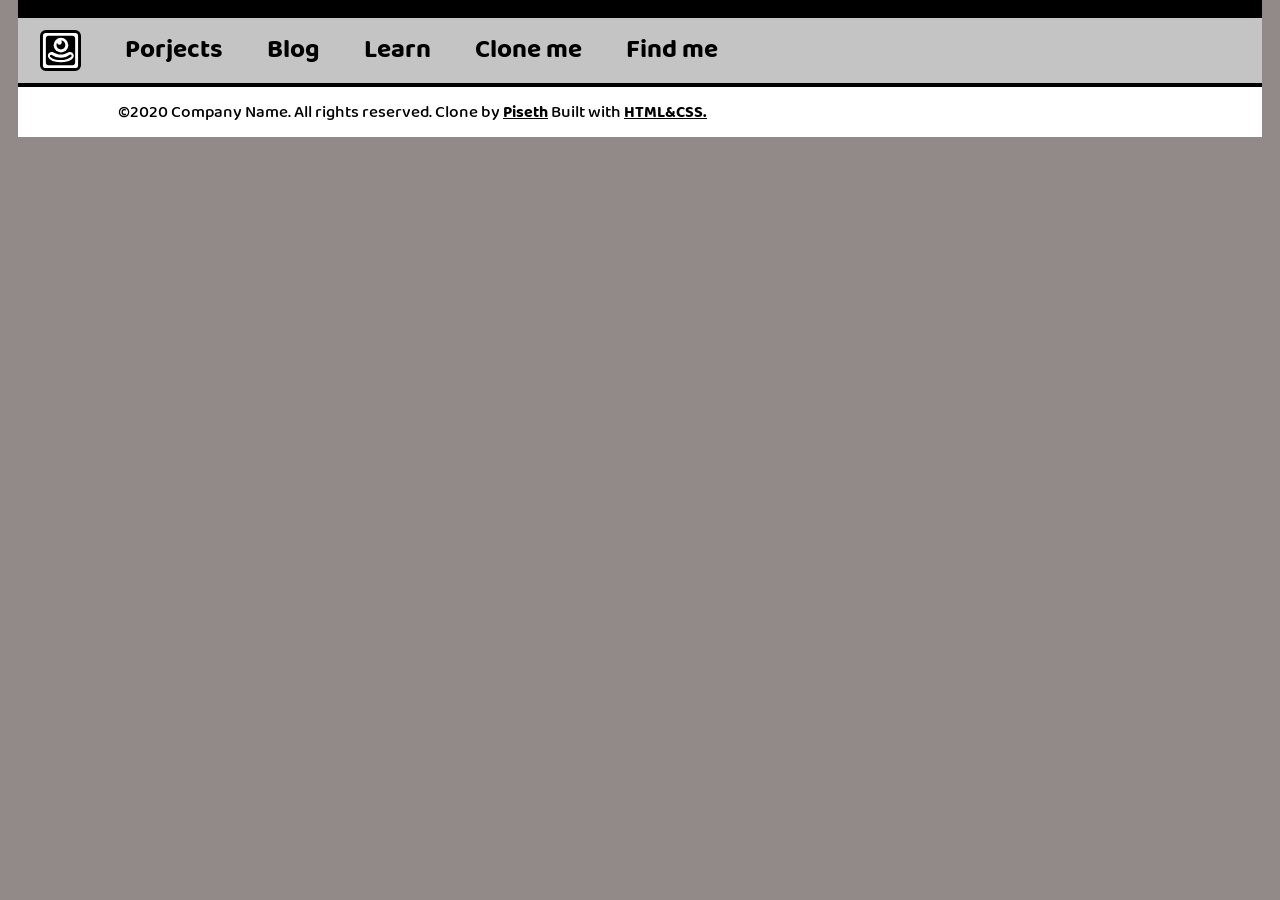
==== index.html @ 9c859965 "first commit" ====
<!DOCTYPE html>
<html lang="en">
<head>
    <meta charset="UTF-8">
    <meta name="viewport" content="width=device-width, initial-scale=1.0">
    <link rel="stylesheet" href="style.css">
    <link rel="stylesheet" href="src/fonts/fonts.css">
    <link rel="stylesheet" href="responsive.css">
    <script src="style.js"></script>
    <title>Clone Portfolio</title>
</head>
<body>

    <!-- navbar start -->
     <nav class="nav">
        <a href="#" class="icon-logo">
            <img src="src/imgs/logo.svg" alt="">
        </a>
        <ul class="nav-link">
            <li><a href="#">Porjects</a></li>
            <li><a href="#">Blog</a></li>
            <li><a href="#">Learn</a></li>
            <li><a href="#">Clone me</a></li>
            <li><a href="#">Find me</a></li>
        </ul>
        <div class="icon-menu">
            <img src="src/imgs/menu-burger.png" alt="">
        </div>
    </nav>
     <!-- navbar end -->

    <!-- footer -->
    <footer class="footer">
        <p>©2020 Company Name. All rights reserved. Clone by <a href="#">Piseth</a> Built with <a href="#">HTML&CSS.</a></p>
    </footer>
</body>
</html>
---- style.css ----
*{
    margin: 0;
    padding: 0;
    box-sizing: border-box;
    cursor: url("src/imgs/curser-pontiner.png"), auto;
}
body{
    background-color: rgb(146, 137, 137);    
    padding: 0 18px;
}
/* navbar start */
.nav{
    top:0;
    position: sticky;
    background-color: #C4C4C4;
    display: flex;
    flex-direction: row;
    align-items: center;
    justify-content: start;
    border-width: 18px 0 4px 0;
    border-style:solid;
    border-color: black;
    z-index: 1;
}
.nav-link{
    width: 100vw;
    display: flex;
    align-items: center;
}
.nav-link li{
    list-style: none;
}

.nav-link li a, .icon-menu, .icon-logo img{
    display: flex;
    height: 65px;
    text-decoration: none;
    padding: 12px 22px;
}
.nav-link li a,.icon-logo img, .icon-menu,  .icon-menu img{
    cursor: url("src/imgs/curser.png"), pointer;
}

.icon-menu{
    display: none;
}

/* hover hav  */
    .nav-link li a:hover, .icon-logo img:hover{
        background-color: black;
        color: #FFFFFF;
    }
    .icon-menu:hover{
        background-color: black;   
    }
    .icon-menu:hover img{
        filter: invert(100%);
    }
/* navbar end */

/* footer start */
    .footer{
        background-color: #FFFFFF;
        height: 50px;
        display: flex;
        align-items: center;
        justify-content: start;
        padding: 0 100px;
    }
    .footer a:hover{
        color: #C4C4C4;
    }
    .footer a{ 
        cursor: text;
    }
/* footer end  */
---- src/fonts/fonts.css ----
@font-face {
    font-family: BalooThambi2-Bold;
    src: url(../fonts/BalooThambi2-Bold.ttf);
}

@font-face {
    font-family: BalooThambi2-Regular;
    src: url(../fonts/BalooThambi2-Regular.ttf);
}
@font-face {
    font-family: BalooThambi2-Medium;
    src: url(../fonts/BalooThambi2-Medium.ttf);
}

*{
    font-family: BalooThambi2-Regular;
    color: black;
}
.nav a {
    font-family: BalooThambi2-Bold;
    font-size: 26px;
}

.footer p{
    font-family: BalooThambi2-Medium;
    font-size: 17px;   
}
.footer a{
    font-family: BalooThambi2-Bold;
    font-size: 16px;   
}
---- responsive.css ----
@media only screen and (max-width:768px){
    /* navbar start  */
    .nav{
        /* height: 87px; */
        justify-content:space-between;
    }
    .icon-menu{
        display: block;
    }
    /* navbar end  */
}
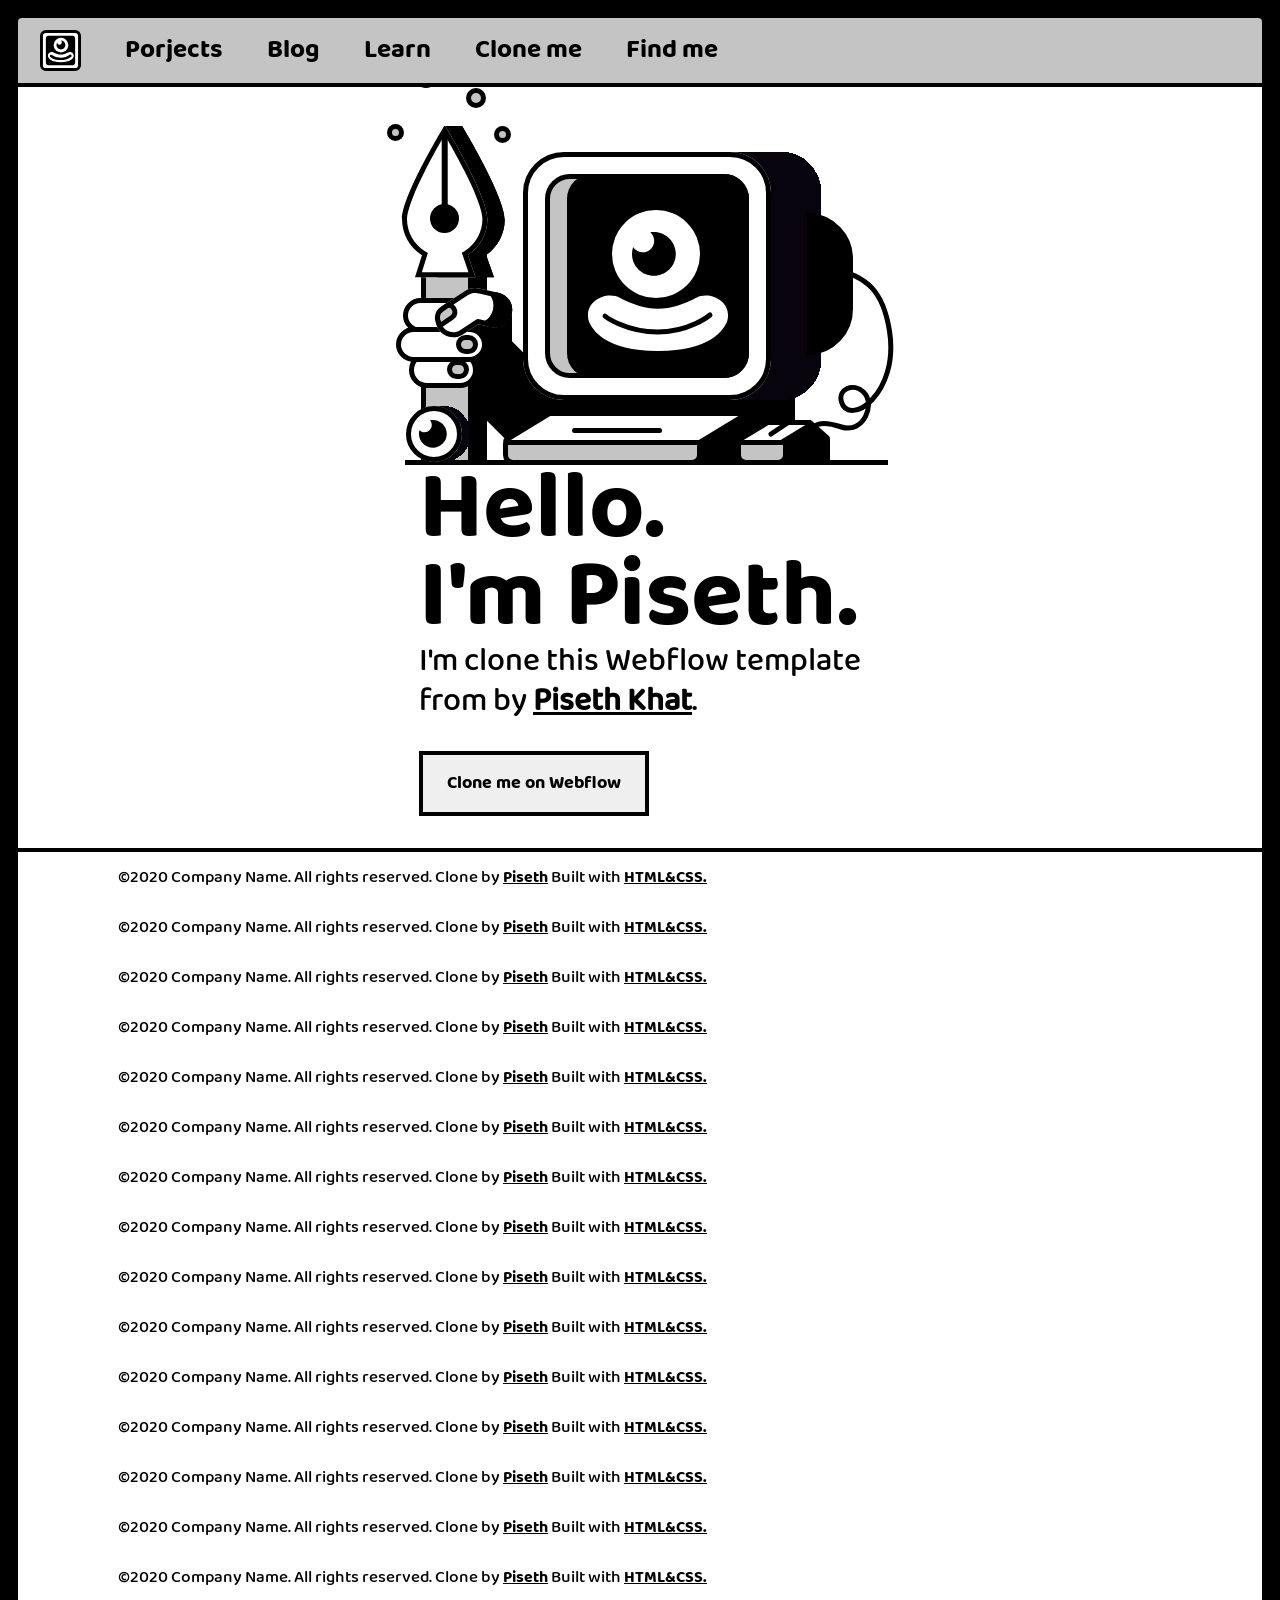
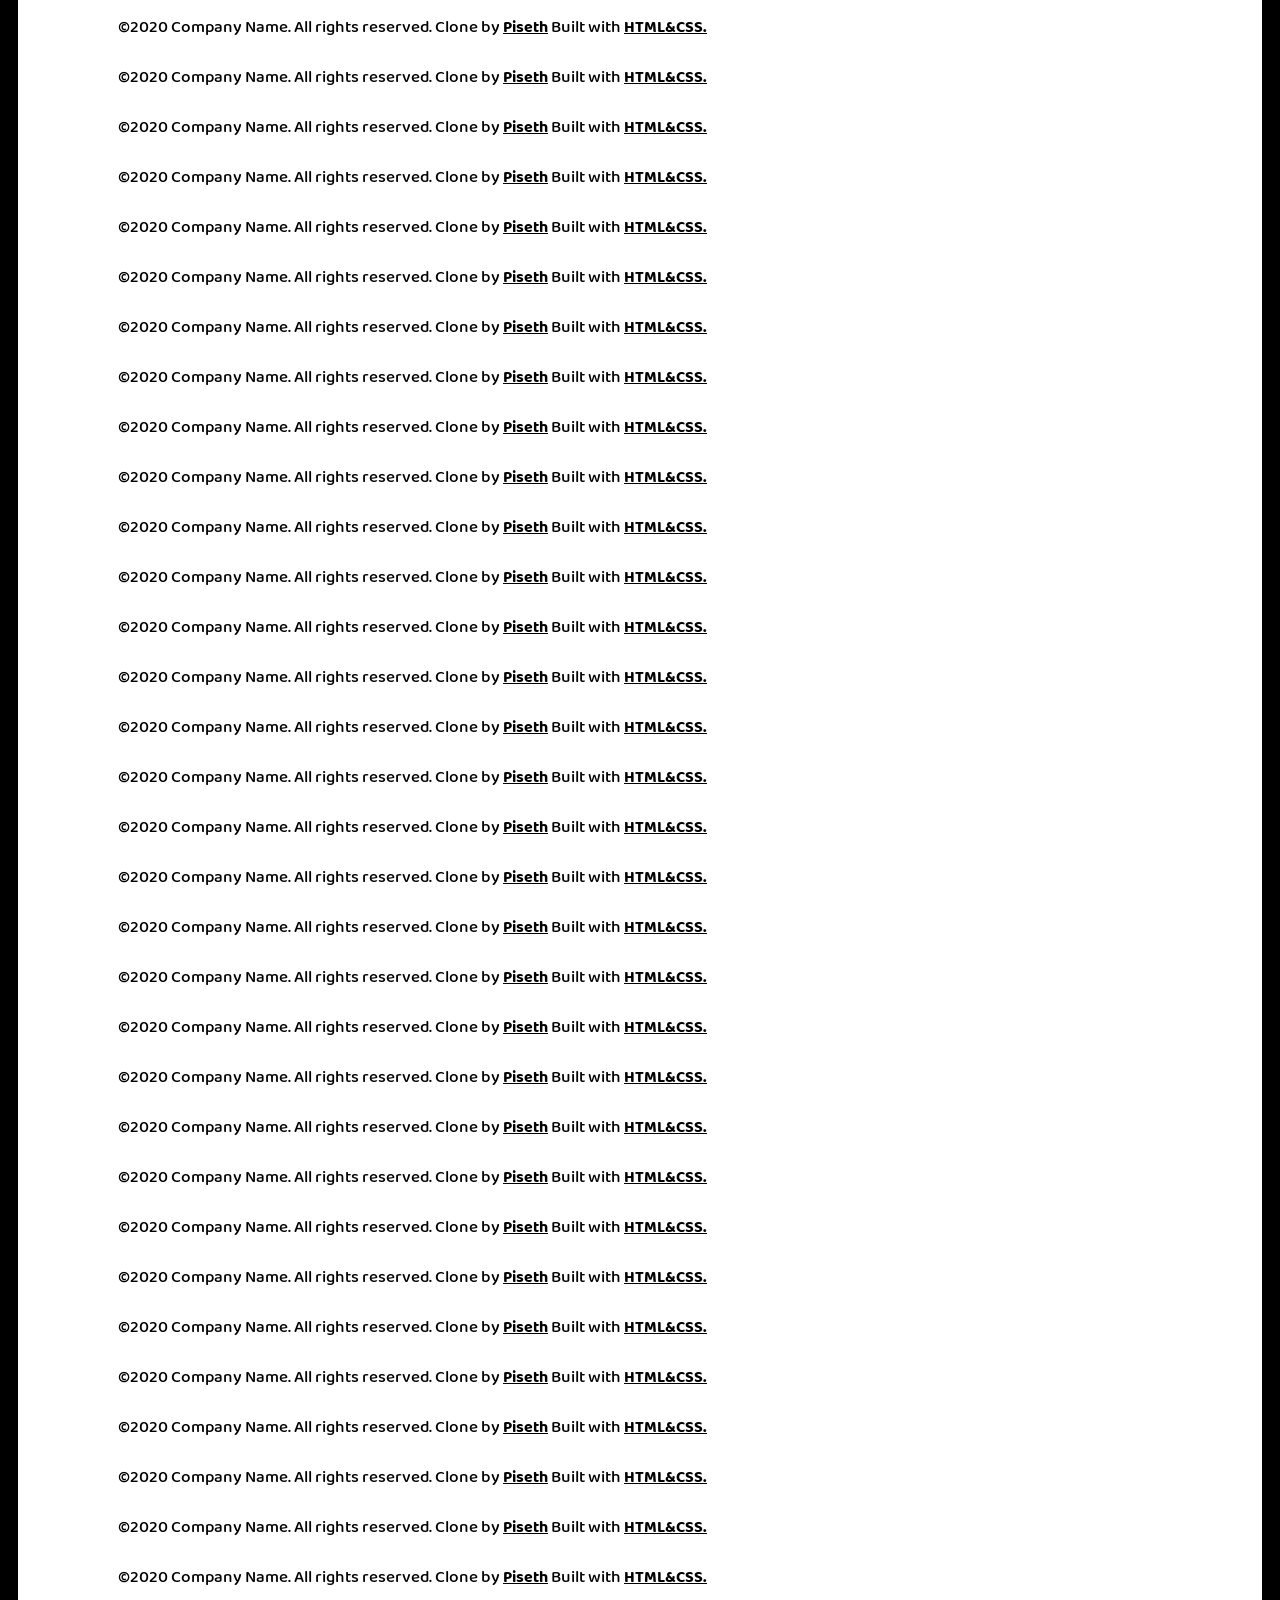
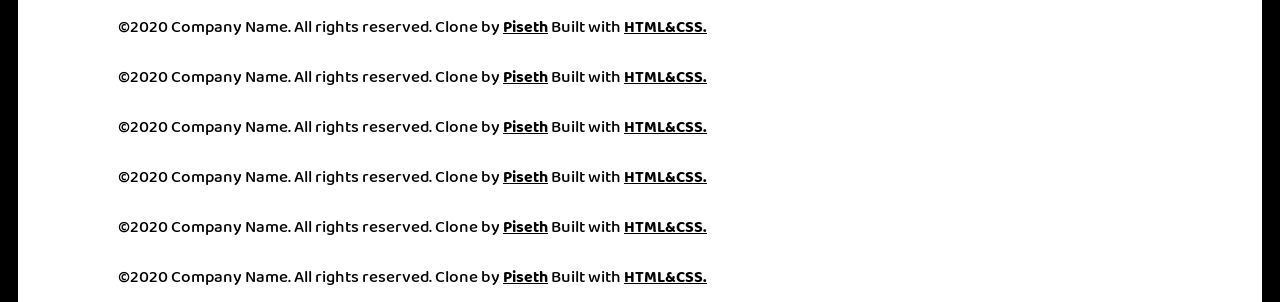
==== commit 3c90a60c: "second update" ====
--- a/index.html
+++ b/index.html
@@ -6,32 +6,158 @@
     <link rel="stylesheet" href="style.css">
     <link rel="stylesheet" href="src/fonts/fonts.css">
     <link rel="stylesheet" href="responsive.css">
-    <script src="style.js"></script>
     <title>Clone Portfolio</title>
 </head>
 <body>
 
     <!-- navbar start -->
      <nav class="nav">
-        <a href="#" class="icon-logo">
-            <img src="src/imgs/logo.svg" alt="">
-        </a>
-        <ul class="nav-link">
-            <li><a href="#">Porjects</a></li>
-            <li><a href="#">Blog</a></li>
-            <li><a href="#">Learn</a></li>
-            <li><a href="#">Clone me</a></li>
-            <li><a href="#">Find me</a></li>
-        </ul>
-        <div class="icon-menu">
-            <img src="src/imgs/menu-burger.png" alt="">
+        <div class="nav-inner">
+            <a href="#" class="icon-logo">
+                <img src="src/imgs/logo.svg" alt="">
+            </a>
+            <ul class="nav-link" id="nav-link">
+                <li><a href="#">Porjects</a></li>
+                <li><a href="#">Blog</a></li>
+                <li><a href="#">Learn</a></li>
+                <li><a href="#">Clone me</a></li>
+                <li><a href="#">Find me</a></li>
+            </ul>
+            <button class="icon-menu">
+                <img src="src/imgs/menu-burger.png" alt="">
+            </button>
         </div>
     </nav>
-     <!-- navbar end -->
+    <!-- navbar end -->
+    <!-- header start -->
+    <header class="header">
+        <div class="header-box">
+            <h1>Hello.<br>
+                I'm Piseth.
+            </h1>
+            <p>
+                I'm clone this Webflow template <br> 
+                from by <a href="#">Piseth Khat</a>.
+            
+            </p>
+            <button class="btn-header">Clone me on Webflow</button>
+        </div>
+        <div class="header-img">
+            <img src="src/imgs/computer.svg" alt="">
+        </div>
+    </header>
+    <!-- header end -->
 
     <!-- footer -->
     <footer class="footer">
         <p>©2020 Company Name. All rights reserved. Clone by <a href="#">Piseth</a> Built with <a href="#">HTML&CSS.</a></p>
+    </footer><footer class="footer">
+        <p>©2020 Company Name. All rights reserved. Clone by <a href="#">Piseth</a> Built with <a href="#">HTML&CSS.</a></p>
+    </footer><footer class="footer">
+        <p>©2020 Company Name. All rights reserved. Clone by <a href="#">Piseth</a> Built with <a href="#">HTML&CSS.</a></p>
+    </footer><footer class="footer">
+        <p>©2020 Company Name. All rights reserved. Clone by <a href="#">Piseth</a> Built with <a href="#">HTML&CSS.</a></p>
+    </footer><footer class="footer">
+        <p>©2020 Company Name. All rights reserved. Clone by <a href="#">Piseth</a> Built with <a href="#">HTML&CSS.</a></p>
+    </footer><footer class="footer">
+        <p>©2020 Company Name. All rights reserved. Clone by <a href="#">Piseth</a> Built with <a href="#">HTML&CSS.</a></p>
+    </footer><footer class="footer">
+        <p>©2020 Company Name. All rights reserved. Clone by <a href="#">Piseth</a> Built with <a href="#">HTML&CSS.</a></p>
+    </footer><footer class="footer">
+        <p>©2020 Company Name. All rights reserved. Clone by <a href="#">Piseth</a> Built with <a href="#">HTML&CSS.</a></p>
+    </footer><footer class="footer">
+        <p>©2020 Company Name. All rights reserved. Clone by <a href="#">Piseth</a> Built with <a href="#">HTML&CSS.</a></p>
+    </footer><footer class="footer">
+        <p>©2020 Company Name. All rights reserved. Clone by <a href="#">Piseth</a> Built with <a href="#">HTML&CSS.</a></p>
+    </footer><footer class="footer">
+        <p>©2020 Company Name. All rights reserved. Clone by <a href="#">Piseth</a> Built with <a href="#">HTML&CSS.</a></p>
+    </footer><footer class="footer">
+        <p>©2020 Company Name. All rights reserved. Clone by <a href="#">Piseth</a> Built with <a href="#">HTML&CSS.</a></p>
+    </footer><footer class="footer">
+        <p>©2020 Company Name. All rights reserved. Clone by <a href="#">Piseth</a> Built with <a href="#">HTML&CSS.</a></p>
+    </footer><footer class="footer">
+        <p>©2020 Company Name. All rights reserved. Clone by <a href="#">Piseth</a> Built with <a href="#">HTML&CSS.</a></p>
+    </footer><footer class="footer">
+        <p>©2020 Company Name. All rights reserved. Clone by <a href="#">Piseth</a> Built with <a href="#">HTML&CSS.</a></p>
+    </footer><footer class="footer">
+        <p>©2020 Company Name. All rights reserved. Clone by <a href="#">Piseth</a> Built with <a href="#">HTML&CSS.</a></p>
+    </footer><footer class="footer">
+        <p>©2020 Company Name. All rights reserved. Clone by <a href="#">Piseth</a> Built with <a href="#">HTML&CSS.</a></p>
+    </footer><footer class="footer">
+        <p>©2020 Company Name. All rights reserved. Clone by <a href="#">Piseth</a> Built with <a href="#">HTML&CSS.</a></p>
+    </footer><footer class="footer">
+        <p>©2020 Company Name. All rights reserved. Clone by <a href="#">Piseth</a> Built with <a href="#">HTML&CSS.</a></p>
+    </footer><footer class="footer">
+        <p>©2020 Company Name. All rights reserved. Clone by <a href="#">Piseth</a> Built with <a href="#">HTML&CSS.</a></p>
+    </footer><footer class="footer">
+        <p>©2020 Company Name. All rights reserved. Clone by <a href="#">Piseth</a> Built with <a href="#">HTML&CSS.</a></p>
+    </footer><footer class="footer">
+        <p>©2020 Company Name. All rights reserved. Clone by <a href="#">Piseth</a> Built with <a href="#">HTML&CSS.</a></p>
+    </footer><footer class="footer">
+        <p>©2020 Company Name. All rights reserved. Clone by <a href="#">Piseth</a> Built with <a href="#">HTML&CSS.</a></p>
+    </footer><footer class="footer">
+        <p>©2020 Company Name. All rights reserved. Clone by <a href="#">Piseth</a> Built with <a href="#">HTML&CSS.</a></p>
+    </footer><footer class="footer">
+        <p>©2020 Company Name. All rights reserved. Clone by <a href="#">Piseth</a> Built with <a href="#">HTML&CSS.</a></p>
+    </footer><footer class="footer">
+        <p>©2020 Company Name. All rights reserved. Clone by <a href="#">Piseth</a> Built with <a href="#">HTML&CSS.</a></p>
+    </footer><footer class="footer">
+        <p>©2020 Company Name. All rights reserved. Clone by <a href="#">Piseth</a> Built with <a href="#">HTML&CSS.</a></p>
+    </footer><footer class="footer">
+        <p>©2020 Company Name. All rights reserved. Clone by <a href="#">Piseth</a> Built with <a href="#">HTML&CSS.</a></p>
+    </footer><footer class="footer">
+        <p>©2020 Company Name. All rights reserved. Clone by <a href="#">Piseth</a> Built with <a href="#">HTML&CSS.</a></p>
+    </footer><footer class="footer">
+        <p>©2020 Company Name. All rights reserved. Clone by <a href="#">Piseth</a> Built with <a href="#">HTML&CSS.</a></p>
+    </footer><footer class="footer">
+        <p>©2020 Company Name. All rights reserved. Clone by <a href="#">Piseth</a> Built with <a href="#">HTML&CSS.</a></p>
+    </footer><footer class="footer">
+        <p>©2020 Company Name. All rights reserved. Clone by <a href="#">Piseth</a> Built with <a href="#">HTML&CSS.</a></p>
+    </footer><footer class="footer">
+        <p>©2020 Company Name. All rights reserved. Clone by <a href="#">Piseth</a> Built with <a href="#">HTML&CSS.</a></p>
+    </footer><footer class="footer">
+        <p>©2020 Company Name. All rights reserved. Clone by <a href="#">Piseth</a> Built with <a href="#">HTML&CSS.</a></p>
+    </footer><footer class="footer">
+        <p>©2020 Company Name. All rights reserved. Clone by <a href="#">Piseth</a> Built with <a href="#">HTML&CSS.</a></p>
+    </footer><footer class="footer">
+        <p>©2020 Company Name. All rights reserved. Clone by <a href="#">Piseth</a> Built with <a href="#">HTML&CSS.</a></p>
+    </footer><footer class="footer">
+        <p>©2020 Company Name. All rights reserved. Clone by <a href="#">Piseth</a> Built with <a href="#">HTML&CSS.</a></p>
+    </footer><footer class="footer">
+        <p>©2020 Company Name. All rights reserved. Clone by <a href="#">Piseth</a> Built with <a href="#">HTML&CSS.</a></p>
+    </footer><footer class="footer">
+        <p>©2020 Company Name. All rights reserved. Clone by <a href="#">Piseth</a> Built with <a href="#">HTML&CSS.</a></p>
+    </footer><footer class="footer">
+        <p>©2020 Company Name. All rights reserved. Clone by <a href="#">Piseth</a> Built with <a href="#">HTML&CSS.</a></p>
+    </footer><footer class="footer">
+        <p>©2020 Company Name. All rights reserved. Clone by <a href="#">Piseth</a> Built with <a href="#">HTML&CSS.</a></p>
+    </footer><footer class="footer">
+        <p>©2020 Company Name. All rights reserved. Clone by <a href="#">Piseth</a> Built with <a href="#">HTML&CSS.</a></p>
+    </footer><footer class="footer">
+        <p>©2020 Company Name. All rights reserved. Clone by <a href="#">Piseth</a> Built with <a href="#">HTML&CSS.</a></p>
+    </footer><footer class="footer">
+        <p>©2020 Company Name. All rights reserved. Clone by <a href="#">Piseth</a> Built with <a href="#">HTML&CSS.</a></p>
+    </footer><footer class="footer">
+        <p>©2020 Company Name. All rights reserved. Clone by <a href="#">Piseth</a> Built with <a href="#">HTML&CSS.</a></p>
+    </footer><footer class="footer">
+        <p>©2020 Company Name. All rights reserved. Clone by <a href="#">Piseth</a> Built with <a href="#">HTML&CSS.</a></p>
+    </footer><footer class="footer">
+        <p>©2020 Company Name. All rights reserved. Clone by <a href="#">Piseth</a> Built with <a href="#">HTML&CSS.</a></p>
+    </footer><footer class="footer">
+        <p>©2020 Company Name. All rights reserved. Clone by <a href="#">Piseth</a> Built with <a href="#">HTML&CSS.</a></p>
+    </footer><footer class="footer">
+        <p>©2020 Company Name. All rights reserved. Clone by <a href="#">Piseth</a> Built with <a href="#">HTML&CSS.</a></p>
+    </footer><footer class="footer">
+        <p>©2020 Company Name. All rights reserved. Clone by <a href="#">Piseth</a> Built with <a href="#">HTML&CSS.</a></p>
+    </footer><footer class="footer">
+        <p>©2020 Company Name. All rights reserved. Clone by <a href="#">Piseth</a> Built with <a href="#">HTML&CSS.</a></p>
+    </footer><footer class="footer">
+        <p>©2020 Company Name. All rights reserved. Clone by <a href="#">Piseth</a> Built with <a href="#">HTML&CSS.</a></p>
     </footer>
+
+    <footer class="footer">
+        <p>©2020 Company Name. All rights reserved. Clone by <a href="#">Piseth</a> Built with <a href="#">HTML&CSS.</a></p>
+    </footer>
+    <script src="style.js"></script>
 </body>
 </html>
--- a/style.css
+++ b/style.css
@@ -5,11 +5,19 @@
     cursor: url("src/imgs/curser-pontiner.png"), auto;
 }
 body{
-    background-color: rgb(146, 137, 137);    
-    padding: 0 18px;
+    background-color: black;
+    padding: 0 18px;   
 }
 /* navbar start */
 .nav{
+    width: 100%;
+    top:0;
+    position: sticky;
+    padding: 18px 0 4px 0;
+    background-color: black;
+}
+.nav-inner{
+    width: inherit;
     top:0;
     position: sticky;
     background-color: #C4C4C4;
@@ -17,13 +25,10 @@
     flex-direction: row;
     align-items: center;
     justify-content: start;
-    border-width: 18px 0 4px 0;
-    border-style:solid;
-    border-color: black;
-    z-index: 1;
+    border-radius: 4px 4px 0 0;
+    /* z-index: 1; */
 }
 .nav-link{
-    width: 100vw;
     display: flex;
     align-items: center;
 }
@@ -37,13 +42,49 @@
     text-decoration: none;
     padding: 12px 22px;
 }
-.nav-link li a,.icon-logo img, .icon-menu,  .icon-menu img{
+.nav-link li a,.icon-logo img, .icon-menu,  .icon-menu img, .header-box p a{
     cursor: url("src/imgs/curser.png"), pointer;
 }
-
 .icon-menu{
     display: none;
+    border: none;
+    background: none;
 }
+/* header start  */
+.header{
+    height: 85vh; 
+    background-color: #FFFFFF;
+    border-bottom: 4px solid black;
+    display: flex;
+    flex-wrap: wrap-reverse;
+    align-items: center;
+    justify-content: space-around;
+    padding: 2rem 12rem;
+}
+.header-box{
+    width: auto;
+    display: flex;
+    flex-direction: column;
+    align-items: start;
+    justify-content: space-between;
+}
+.header-img{
+    width:600px;
+    display: flex;
+    align-items: center;
+    justify-content: center;
+}
+ .btn-header{
+    width: 230px;
+    height: 65px;
+    border: 4px solid black;
+    margin-top: 30px;
+ }
+/* .header-img img{
+    max-width: min(10) ;
+} */
+
+/* header end  */
 
 /* hover hav  */
     .nav-link li a:hover, .icon-logo img:hover{
--- a/src/fonts/fonts.css
+++ b/src/fonts/fonts.css
@@ -16,11 +16,32 @@
     font-family: BalooThambi2-Regular;
     color: black;
 }
+/* navbar */
 .nav a {
     font-family: BalooThambi2-Bold;
     font-size: 26px;
 }
 
+/* header  */
+.header-box h1{
+    font-family: BalooThambi2-Bold;
+    font-size: 6rem;
+    line-height: 5.5rem;
+}
+.header-box p, .header-box p a{
+    font-family: BalooThambi2-Medium;
+    font-size: 2rem;
+    line-height: 2.5rem;
+}
+.header-box p a{
+    font-weight: 600;
+}
+.btn-header{
+    font-family: BalooThambi2-Bold;
+    font-size: 1.1rem;
+}
+
+/* footer */
 .footer p{
     font-family: BalooThambi2-Medium;
     font-size: 17px;   
--- a/responsive.css
+++ b/responsive.css
@@ -1,11 +1,33 @@
-@media only screen and (max-width:768px){
+@media only screen and (max-width:777px){
     /* navbar start  */
-    .nav{
-        /* height: 87px; */
+    .nav-inner{
+        height: auto;
         justify-content:space-between;
+    }
+    .nav-link{
+        top:69px;
+        position: absolute;
+        flex-direction: column;
+        width: inherit;
+        display: none;
+    }
+    .nav-link.active{
+        display: block;
+    }
+    .nav-link li {
+        width: inherit;
+    }
+    .nav-link li a{
+        border-bottom: 4px solid black;
+        background-color: #C4C4C4;
+        width: inherit;
+        align-items: center;
+        justify-content: center;
     }
     .icon-menu{
         display: block;
     }
     /* navbar end  */
+
+    /* header start  */
 }
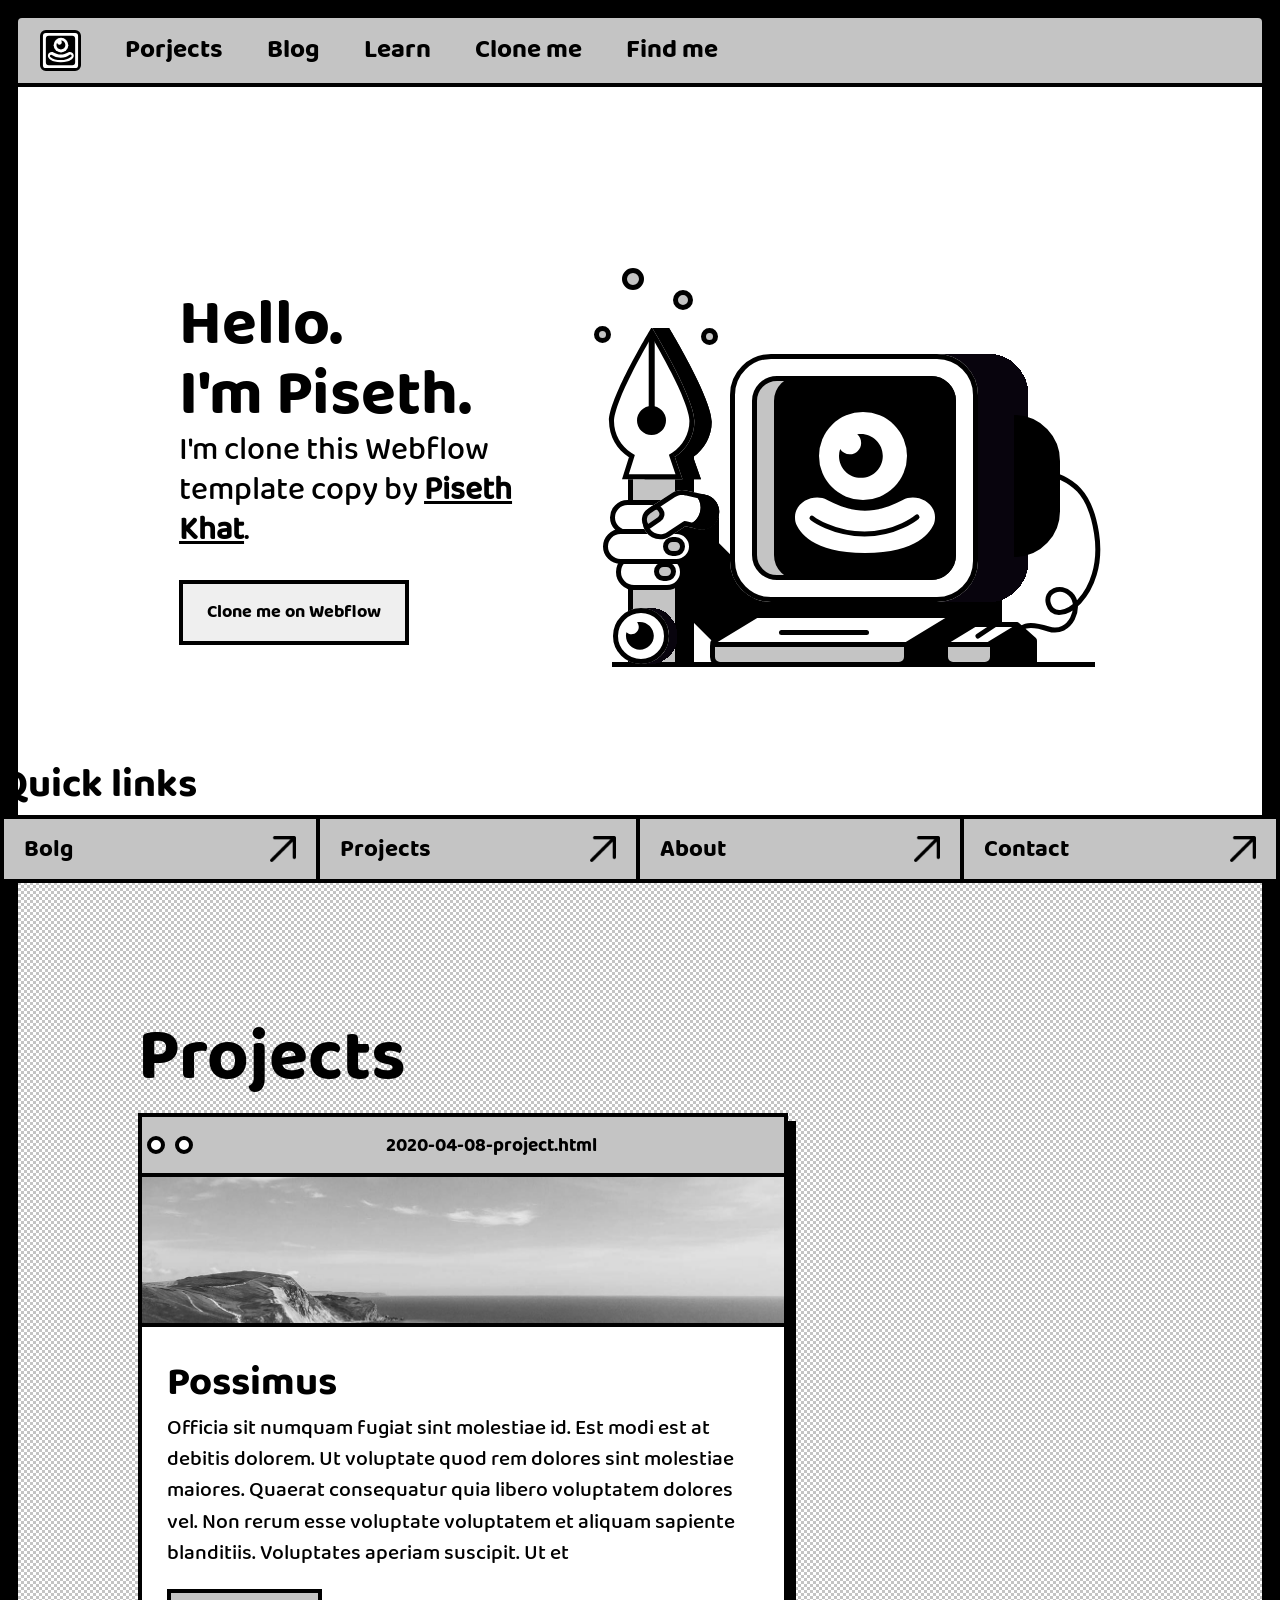
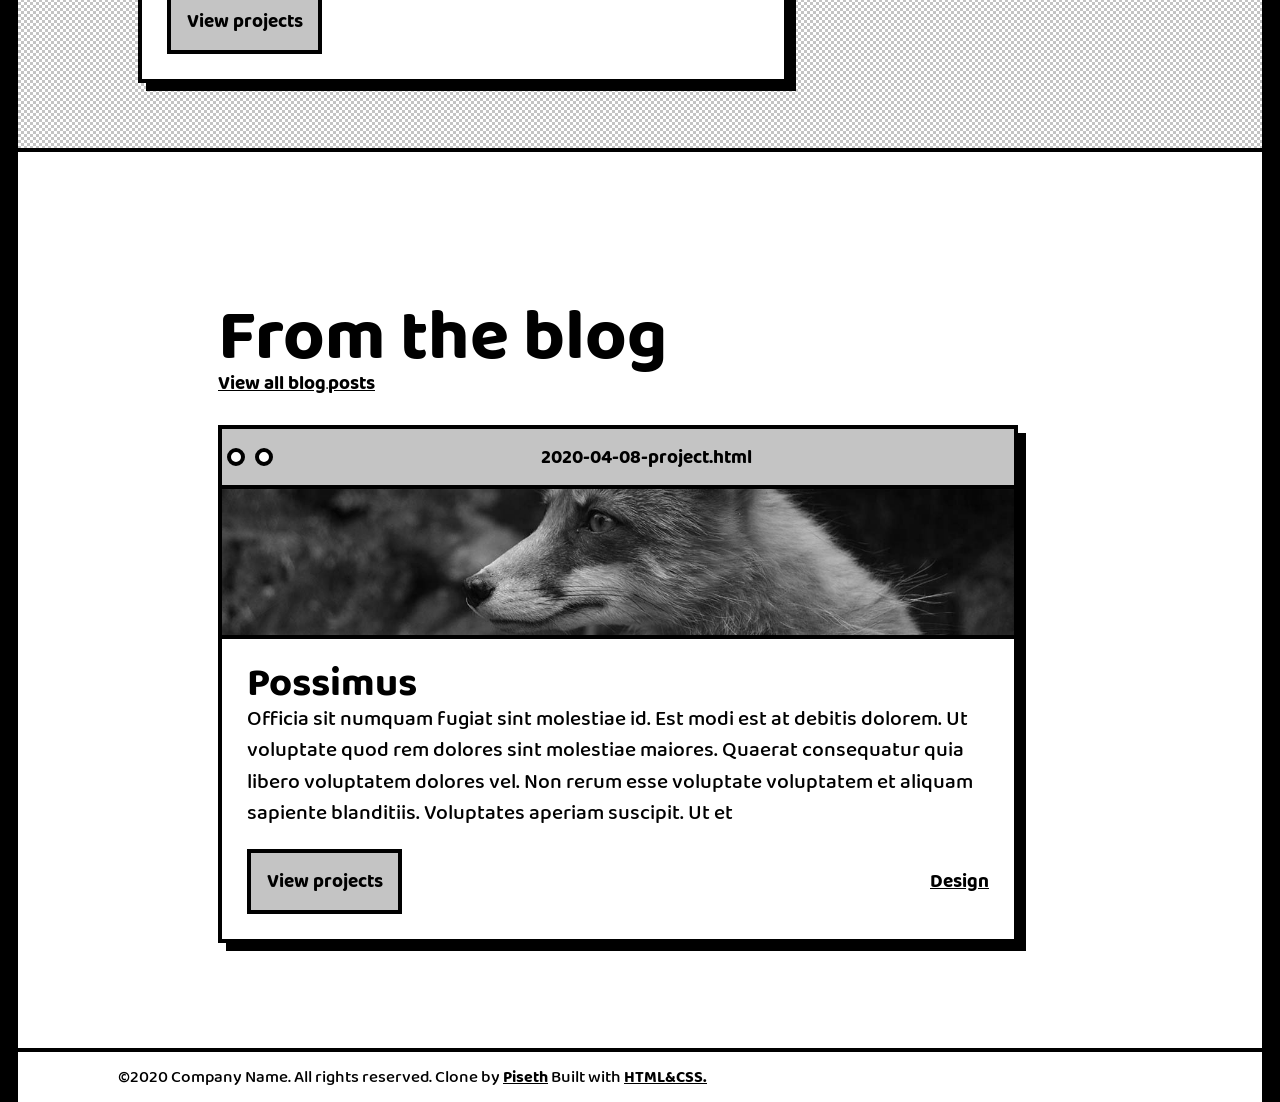
==== commit a6ca8899: "styel update" ====
--- a/index.html
+++ b/index.html
@@ -36,9 +36,8 @@
                 I'm Piseth.
             </h1>
             <p>
-                I'm clone this Webflow template <br> 
-                from by <a href="#">Piseth Khat</a>.
-            
+                I'm clone this Webflow template copy by
+                <a href="#">Piseth Khat</a>.
             </p>
             <button class="btn-header">Clone me on Webflow</button>
         </div>
@@ -47,117 +46,111 @@
         </div>
     </header>
     <!-- header end -->
+    <!-- quick links start -->
+     <div class="quicklinks">
+        <h1>Quick links</h1>
+        <div class="qlinks">
+            <a href="" class="alinks a1">Bolg <img src="src/imgs/top-right.png" alt=""></a>
+            <a href="" class="alinks a2" >Projects <img src="src/imgs/top-right.png" alt=""></a>
+            <a href="" class="alinks a3">About <img src="src/imgs/top-right.png" alt=""></a>
+            <a href="" class="alinks a4">Contact <img src="src/imgs/top-right.png" alt=""></a>
+        </div>
+     </div>
+    <!-- quick links end -->
 
-    <!-- footer -->
-    <footer class="footer">
-        <p>©2020 Company Name. All rights reserved. Clone by <a href="#">Piseth</a> Built with <a href="#">HTML&CSS.</a></p>
-    </footer><footer class="footer">
-        <p>©2020 Company Name. All rights reserved. Clone by <a href="#">Piseth</a> Built with <a href="#">HTML&CSS.</a></p>
-    </footer><footer class="footer">
-        <p>©2020 Company Name. All rights reserved. Clone by <a href="#">Piseth</a> Built with <a href="#">HTML&CSS.</a></p>
-    </footer><footer class="footer">
-        <p>©2020 Company Name. All rights reserved. Clone by <a href="#">Piseth</a> Built with <a href="#">HTML&CSS.</a></p>
-    </footer><footer class="footer">
-        <p>©2020 Company Name. All rights reserved. Clone by <a href="#">Piseth</a> Built with <a href="#">HTML&CSS.</a></p>
-    </footer><footer class="footer">
-        <p>©2020 Company Name. All rights reserved. Clone by <a href="#">Piseth</a> Built with <a href="#">HTML&CSS.</a></p>
-    </footer><footer class="footer">
-        <p>©2020 Company Name. All rights reserved. Clone by <a href="#">Piseth</a> Built with <a href="#">HTML&CSS.</a></p>
-    </footer><footer class="footer">
-        <p>©2020 Company Name. All rights reserved. Clone by <a href="#">Piseth</a> Built with <a href="#">HTML&CSS.</a></p>
-    </footer><footer class="footer">
-        <p>©2020 Company Name. All rights reserved. Clone by <a href="#">Piseth</a> Built with <a href="#">HTML&CSS.</a></p>
-    </footer><footer class="footer">
-        <p>©2020 Company Name. All rights reserved. Clone by <a href="#">Piseth</a> Built with <a href="#">HTML&CSS.</a></p>
-    </footer><footer class="footer">
-        <p>©2020 Company Name. All rights reserved. Clone by <a href="#">Piseth</a> Built with <a href="#">HTML&CSS.</a></p>
-    </footer><footer class="footer">
-        <p>©2020 Company Name. All rights reserved. Clone by <a href="#">Piseth</a> Built with <a href="#">HTML&CSS.</a></p>
-    </footer><footer class="footer">
-        <p>©2020 Company Name. All rights reserved. Clone by <a href="#">Piseth</a> Built with <a href="#">HTML&CSS.</a></p>
-    </footer><footer class="footer">
-        <p>©2020 Company Name. All rights reserved. Clone by <a href="#">Piseth</a> Built with <a href="#">HTML&CSS.</a></p>
-    </footer><footer class="footer">
-        <p>©2020 Company Name. All rights reserved. Clone by <a href="#">Piseth</a> Built with <a href="#">HTML&CSS.</a></p>
-    </footer><footer class="footer">
-        <p>©2020 Company Name. All rights reserved. Clone by <a href="#">Piseth</a> Built with <a href="#">HTML&CSS.</a></p>
-    </footer><footer class="footer">
-        <p>©2020 Company Name. All rights reserved. Clone by <a href="#">Piseth</a> Built with <a href="#">HTML&CSS.</a></p>
-    </footer><footer class="footer">
-        <p>©2020 Company Name. All rights reserved. Clone by <a href="#">Piseth</a> Built with <a href="#">HTML&CSS.</a></p>
-    </footer><footer class="footer">
-        <p>©2020 Company Name. All rights reserved. Clone by <a href="#">Piseth</a> Built with <a href="#">HTML&CSS.</a></p>
-    </footer><footer class="footer">
-        <p>©2020 Company Name. All rights reserved. Clone by <a href="#">Piseth</a> Built with <a href="#">HTML&CSS.</a></p>
-    </footer><footer class="footer">
-        <p>©2020 Company Name. All rights reserved. Clone by <a href="#">Piseth</a> Built with <a href="#">HTML&CSS.</a></p>
-    </footer><footer class="footer">
-        <p>©2020 Company Name. All rights reserved. Clone by <a href="#">Piseth</a> Built with <a href="#">HTML&CSS.</a></p>
-    </footer><footer class="footer">
-        <p>©2020 Company Name. All rights reserved. Clone by <a href="#">Piseth</a> Built with <a href="#">HTML&CSS.</a></p>
-    </footer><footer class="footer">
-        <p>©2020 Company Name. All rights reserved. Clone by <a href="#">Piseth</a> Built with <a href="#">HTML&CSS.</a></p>
-    </footer><footer class="footer">
-        <p>©2020 Company Name. All rights reserved. Clone by <a href="#">Piseth</a> Built with <a href="#">HTML&CSS.</a></p>
-    </footer><footer class="footer">
-        <p>©2020 Company Name. All rights reserved. Clone by <a href="#">Piseth</a> Built with <a href="#">HTML&CSS.</a></p>
-    </footer><footer class="footer">
-        <p>©2020 Company Name. All rights reserved. Clone by <a href="#">Piseth</a> Built with <a href="#">HTML&CSS.</a></p>
-    </footer><footer class="footer">
-        <p>©2020 Company Name. All rights reserved. Clone by <a href="#">Piseth</a> Built with <a href="#">HTML&CSS.</a></p>
-    </footer><footer class="footer">
-        <p>©2020 Company Name. All rights reserved. Clone by <a href="#">Piseth</a> Built with <a href="#">HTML&CSS.</a></p>
-    </footer><footer class="footer">
-        <p>©2020 Company Name. All rights reserved. Clone by <a href="#">Piseth</a> Built with <a href="#">HTML&CSS.</a></p>
-    </footer><footer class="footer">
-        <p>©2020 Company Name. All rights reserved. Clone by <a href="#">Piseth</a> Built with <a href="#">HTML&CSS.</a></p>
-    </footer><footer class="footer">
-        <p>©2020 Company Name. All rights reserved. Clone by <a href="#">Piseth</a> Built with <a href="#">HTML&CSS.</a></p>
-    </footer><footer class="footer">
-        <p>©2020 Company Name. All rights reserved. Clone by <a href="#">Piseth</a> Built with <a href="#">HTML&CSS.</a></p>
-    </footer><footer class="footer">
-        <p>©2020 Company Name. All rights reserved. Clone by <a href="#">Piseth</a> Built with <a href="#">HTML&CSS.</a></p>
-    </footer><footer class="footer">
-        <p>©2020 Company Name. All rights reserved. Clone by <a href="#">Piseth</a> Built with <a href="#">HTML&CSS.</a></p>
-    </footer><footer class="footer">
-        <p>©2020 Company Name. All rights reserved. Clone by <a href="#">Piseth</a> Built with <a href="#">HTML&CSS.</a></p>
-    </footer><footer class="footer">
-        <p>©2020 Company Name. All rights reserved. Clone by <a href="#">Piseth</a> Built with <a href="#">HTML&CSS.</a></p>
-    </footer><footer class="footer">
-        <p>©2020 Company Name. All rights reserved. Clone by <a href="#">Piseth</a> Built with <a href="#">HTML&CSS.</a></p>
-    </footer><footer class="footer">
-        <p>©2020 Company Name. All rights reserved. Clone by <a href="#">Piseth</a> Built with <a href="#">HTML&CSS.</a></p>
-    </footer><footer class="footer">
-        <p>©2020 Company Name. All rights reserved. Clone by <a href="#">Piseth</a> Built with <a href="#">HTML&CSS.</a></p>
-    </footer><footer class="footer">
-        <p>©2020 Company Name. All rights reserved. Clone by <a href="#">Piseth</a> Built with <a href="#">HTML&CSS.</a></p>
-    </footer><footer class="footer">
-        <p>©2020 Company Name. All rights reserved. Clone by <a href="#">Piseth</a> Built with <a href="#">HTML&CSS.</a></p>
-    </footer><footer class="footer">
-        <p>©2020 Company Name. All rights reserved. Clone by <a href="#">Piseth</a> Built with <a href="#">HTML&CSS.</a></p>
-    </footer><footer class="footer">
-        <p>©2020 Company Name. All rights reserved. Clone by <a href="#">Piseth</a> Built with <a href="#">HTML&CSS.</a></p>
-    </footer><footer class="footer">
-        <p>©2020 Company Name. All rights reserved. Clone by <a href="#">Piseth</a> Built with <a href="#">HTML&CSS.</a></p>
-    </footer><footer class="footer">
-        <p>©2020 Company Name. All rights reserved. Clone by <a href="#">Piseth</a> Built with <a href="#">HTML&CSS.</a></p>
-    </footer><footer class="footer">
-        <p>©2020 Company Name. All rights reserved. Clone by <a href="#">Piseth</a> Built with <a href="#">HTML&CSS.</a></p>
-    </footer><footer class="footer">
-        <p>©2020 Company Name. All rights reserved. Clone by <a href="#">Piseth</a> Built with <a href="#">HTML&CSS.</a></p>
-    </footer><footer class="footer">
-        <p>©2020 Company Name. All rights reserved. Clone by <a href="#">Piseth</a> Built with <a href="#">HTML&CSS.</a></p>
-    </footer><footer class="footer">
-        <p>©2020 Company Name. All rights reserved. Clone by <a href="#">Piseth</a> Built with <a href="#">HTML&CSS.</a></p>
-    </footer><footer class="footer">
-        <p>©2020 Company Name. All rights reserved. Clone by <a href="#">Piseth</a> Built with <a href="#">HTML&CSS.</a></p>
-    </footer><footer class="footer">
-        <p>©2020 Company Name. All rights reserved. Clone by <a href="#">Piseth</a> Built with <a href="#">HTML&CSS.</a></p>
-    </footer>
+    <!-- projucts start -->
+     <section class="projects">
+        <h1>Projects</h1>
+        <div class="pro-cards">
+            
+            <div class="pro-card">
+                <div class="pro-date">
+                    <div class="p1"></div>
+                    <div class="p2"></div>
+                    <h4>2020-04-08-project.html</h4>
+                </div>
+                <img src="src/imgs/img5.jpg" alt="">
+                <div class="pro-dec">
+                    <h2>Possimus</h2>
+                    <p>Officia sit numquam fugiat sint molestiae id. Est modi est at debitis dolorem. Ut voluptate quod rem dolores sint molestiae maiores. Quaerat consequatur quia libero voluptatem dolores vel. Non rerum esse voluptate voluptatem et aliquam sapiente blanditiis. Voluptates aperiam suscipit. Ut et</p>
+                    <button>View projects</button>
+                </div>
+            </div>
+            <!-- <div class="pro-card">
+                <div class="pro-date">
+                    <div class="p1"></div>
+                    <div class="p2"></div>
+                    <h4>2020-04-08-project.html</h4>
+                </div>
+                <img src="src/imgs/img3.jpg" alt="">
+                <div class="pro-dec">
+                    <h2>Possimus</h2>
+                    <p>Officia sit numquam fugiat sint molestiae id. Est modi est at debitis dolorem. Ut voluptate quod rem dolores sint molestiae maiores. Quaerat consequatur quia libero voluptatem dolores vel. Non rerum esse voluptate voluptatem et aliquam sapiente blanditiis. Voluptates aperiam suscipit. Ut et</p>
+                    <button>View projects</button>
+                </div>
+            </div>
+            <div class="pro-card">
+                <div class="pro-date">
+                    <div class="p1"></div>
+                    <div class="p2"></div>
+                    <h4>2020-04-08-project.html</h4>
+                </div>
+                <img src="src/imgs/img4.jpg" alt="">
+                <div class="pro-dec">
+                    <h2>Possimus</h2>
+                    <p>Officia sit numquam fugiat sint molestiae id. Est modi est at debitis dolorem. Ut voluptate quod rem dolores sint molestiae maiores. Quaerat consequatur quia libero voluptatem dolores vel. Non rerum esse voluptate voluptatem et aliquam sapiente blanditiis. Voluptates aperiam suscipit. Ut et</p>
+                    <button>View projects</button>
+                </div>
+            </div>
+            <div class="pro-card">
+                <div class="pro-date">
+                    <div class="p1"></div>
+                    <div class="p2"></div>
+                    <h4>2020-04-08-project.html</h4>
+                </div>
+                <img src="src/imgs/img7.jpg" alt="">
+                <div class="pro-dec">
+                    <h2>Possimus</h2>
+                    <p>Officia sit numquam fugiat sint molestiae id. Est modi est at debitis dolorem. Ut voluptate quod rem dolores sint molestiae maiores. Quaerat consequatur quia libero voluptatem dolores vel. Non rerum esse voluptate voluptatem et aliquam sapiente blanditiis. Voluptates aperiam suscipit. Ut et</p>
+                    <button>View projects</button>
+                </div>
+            </div> -->
 
+        </div>
+     </section>
+    <!-- projects end -->
+        
+    <!-- blog start  -->
+    <section class="blogs">
+        <h1>From the blog</h1>
+        <p><a href="#">View all blog</a>.<a href="">posts</a></p>
+        <div class="blo-cards">
+            <div class="blo-card">
+                <div class="blo-date">
+                    <div class="b1"></div>
+                    <div class="b2"></div>
+                    <h4>2020-04-08-project.html</h4>
+                </div>
+                <img src="src/imgs/img2.jpg" alt="">
+                <div class="blo-dec">
+                    <h2>Possimus</h2>
+                    <p>Officia sit numquam fugiat sint molestiae id. Est modi est at debitis dolorem. Ut voluptate quod rem dolores sint molestiae maiores. Quaerat consequatur quia libero voluptatem dolores vel. Non rerum esse voluptate voluptatem et aliquam sapiente blanditiis. Voluptates aperiam suscipit. Ut et</p>
+                    <div class="blo-btn">
+                        <button>View projects</button>
+                        <a href="#">Design</a>
+                    </div>
+                </div>
+            </div>
+
+        </div>
+    </section>
+    <!-- blog eng -->
+
+    <!-- footer start -->
     <footer class="footer">
         <p>©2020 Company Name. All rights reserved. Clone by <a href="#">Piseth</a> Built with <a href="#">HTML&CSS.</a></p>
     </footer>
+    <!-- footer end -->
     <script src="style.js"></script>
 </body>
 </html>
--- a/style.css
+++ b/style.css
@@ -15,6 +15,7 @@
     position: sticky;
     padding: 18px 0 4px 0;
     background-color: black;
+    z-index: 1;
 }
 .nav-inner{
     width: inherit;
@@ -26,7 +27,6 @@
     align-items: center;
     justify-content: start;
     border-radius: 4px 4px 0 0;
-    /* z-index: 1; */
 }
 .nav-link{
     display: flex;
@@ -42,7 +42,9 @@
     text-decoration: none;
     padding: 12px 22px;
 }
-.nav-link li a,.icon-logo img, .icon-menu,  .icon-menu img, .header-box p a{
+.nav-link li a,.icon-logo img, .icon-menu,  .icon-menu img, 
+.header-box p a, .btn-header, .alinks,
+.pro-dec button, .blo-btn button, .blo-btn a, .blogs a{
     cursor: url("src/imgs/curser.png"), pointer;
 }
 .icon-menu{
@@ -59,7 +61,7 @@
     flex-wrap: wrap-reverse;
     align-items: center;
     justify-content: space-around;
-    padding: 2rem 12rem;
+    padding: 20px 12vmax;
 }
 .header-box{
     width: auto;
@@ -68,11 +70,17 @@
     align-items: start;
     justify-content: space-between;
 }
+.header-box p{
+    width: max(31.25vmax);
+}
 .header-img{
-    width:600px;
+    width: auto;
     display: flex;
     align-items: center;
     justify-content: center;
+}
+.header-img img{
+    width:  100%;
 }
  .btn-header{
     width: 230px;
@@ -80,21 +88,213 @@
     border: 4px solid black;
     margin-top: 30px;
  }
-/* .header-img img{
-    max-width: min(10) ;
+
+/* header end  */
+
+/* quick links start  */
+.quicklinks{
+    display: flex;
+    flex-direction: column;
+    align-items: center;
+
+    top: 83.8vh;
+    left: 50%;
+    right: 50%;
+    position: absolute;
+    z-index: 0;
+}
+.qlinks{
+    width: auto;
+    display: flex;
+    align-items: center;
+    border-top: 4px solid black;
+    border-bottom: 4px solid black;
+}
+.quicklinks h1 {
+    width: 1280px;
+    display: flex;
+    align-items: start;
+    justify-content: start;
+}
+.alinks{
+    background-color: #C4C4C4;
+    width:320px;
+    height: 60px;
+    display: flex;
+    align-items: center;
+    justify-content: space-between;
+    padding: 0 20px;
+}
+.alinks img{
+    width: 26px;
+}
+.a1, .a4{
+    border-left: 4px solid black;
+    border-right: 4px solid black;
+}
+.a2{
+    border-right: 4px solid black;
+}
+/* quick links end  */
+
+/* projects start  */
+.projects{
+    width: auto;
+    background-image: url(src/imgs/bg.svg);
+    background-size: 6px;
+    height: 100vh;
+    display: flex;
+    flex-direction: column;
+    align-items: start;
+    justify-content: space-around;
+    padding: 150px 120px;
+    border-bottom: 4px solid black;
+}
+/* .pro-cards{
+ 
 } */
-
-/* header end  */
+.pro-card{
+    width: 650px;
+    height: auto;
+    background-color: #FFFFFF;
+    border: 4px solid black;
+    box-shadow: 8px 8px;
+    display: flex;
+    flex-direction: column;
+}
+.pro-date{
+    display: flex;
+    align-items: center;
+    height: 60px;
+    justify-content: center;
+    background-color: #C4C4C4;
+    border-bottom: 4px solid black;
+   
+}
+.pro-date div{
+    position: relative;
+    background-color: #FFFFFF;
+    border: 4px solid black;
+    border-radius: 50%;
+    width: 18px;
+    height: 18px;
+    margin: 0 5px;
+}
+.pro-date h4{
+    margin: 0 auto;
+}
+.pro-card img{
+    width: auto;
+    height: 150px;
+    filter: grayscale(100%);
+    object-fit: cover;
+    border-bottom: 4px solid black;
+}
+.pro-dec{
+    display: flex;
+    flex-direction: column;
+    align-items: start;
+    justify-content: space-around;
+    margin: 25px;
+}
+.pro-dec button{
+    width: 155px;
+    height: 65px;
+    margin-top: 20px;
+    background-color: #C4C4C4;
+    border: 4px solid black;
+}
+/* projects end  */
+
+/* blog start  */
+.blogs{
+     background-color: #FFFFFF;
+    background-size: 6px;
+    height: 100vh;
+    display: flex;
+    flex-direction: column;
+    align-items: start;
+    padding: 150px 200px;
+    border-bottom: 4px solid black;
+    line-height: 1;
+}
+.blogs p{
+    margin-bottom: 2rem;
+}
+.blo-card{
+    width: 800px;
+    height: auto;
+    background-color: #FFFFFF;
+    border: 4px solid black;
+    box-shadow: 8px 8px;
+    display: flex;
+    flex-direction: column;
+}
+.blo-date{
+    display: flex;
+    align-items: center;
+    height: 60px;
+    justify-content: center;
+    background-color: #C4C4C4;
+    border-bottom: 4px solid black;
+}
+.blo-date div{
+    position: relative;
+    background-color: #FFFFFF;
+    border: 4px solid black;
+    border-radius: 50%;
+    width: 18px;
+    height: 18px;
+    margin: 0 5px;
+}
+.blo-date h4{
+    margin: 0 auto;
+}
+.blo-card img{
+    width: auto;
+    height: 150px;
+    filter: grayscale(100%);
+    object-fit: cover;
+    border-bottom: 4px solid black;
+}
+.blo-dec{
+    display: flex;
+    flex-direction: column;
+    align-items: start;
+    justify-content: space-around;
+    margin: 25px;
+}
+.blo-dec button{
+    width: 155px;
+    height: 65px;
+    background-color: #C4C4C4;
+    border: 4px solid black;
+}
+.blo-dec p {
+    margin: 0;
+}
+.blo-btn{
+    width: 100%;
+    display: flex;
+    flex-direction: row;
+    align-items: center;
+    justify-content: space-between;
+    margin-top: 20px;
+}
+/* blog end  */
+
 
 /* hover hav  */
-    .nav-link li a:hover, .icon-logo img:hover{
+    .nav-link li a:hover, .icon-logo img:hover, 
+    .btn-header:hover, .alinks:hover,.pro-dec button:hover,
+    .blo-btn button:hover{
         background-color: black;
         color: #FFFFFF;
     }
     .icon-menu:hover{
         background-color: black;   
     }
-    .icon-menu:hover img{
+    .icon-menu:hover img, .alinks:hover img{
         filter: invert(100%);
     }
 /* navbar end */
--- a/src/fonts/fonts.css
+++ b/src/fonts/fonts.css
@@ -25,8 +25,8 @@
 /* header  */
 .header-box h1{
     font-family: BalooThambi2-Bold;
-    font-size: 6rem;
-    line-height: 5.5rem;
+    font-size: 5vmax;
+    line-height: 5.5vmax;
 }
 .header-box p, .header-box p a{
     font-family: BalooThambi2-Medium;
@@ -35,11 +35,51 @@
 }
 .header-box p a{
     font-weight: 600;
+    
 }
 .btn-header{
     font-family: BalooThambi2-Bold;
     font-size: 1.1rem;
 }
+
+/* quick */
+.quicklinks h1 {
+    font-family: BalooThambi2-Bold;
+    font-size: 2.5rem;
+}
+.alinks{
+    font-family: BalooThambi2-Bold;
+    text-decoration: none;
+    font-size: 1.5rem;
+}
+/* projects  and blog*/
+.projects h1, .blogs h1{
+    font-family: BalooThambi2-Bold;
+    font-size: 4.5rem;
+}
+.blogs p a{
+    font-family: BalooThambi2-Bold;
+    font-size: 1.2rem;
+    
+}
+.pro-date h4, .blo-date h4{
+    font-family: BalooThambi2-Bold;
+    font-size: 1.2rem;
+}
+.pro-dec h2, .blo-dec h2{
+    font-family: BalooThambi2-Bold;
+    font-size: 2.5rem;
+}
+.pro-dec p, .blo-dec p{
+    font-family: BalooThambi2-Medium;
+    font-size: 1.3rem;
+    line-height: 1.5; 
+}
+.pro-dec button, .blo-btn button, .blo-btn a{
+    font-family: BalooThambi2-Bold;
+    font-size: 1.2rem;
+}
+
 
 /* footer */
 .footer p{
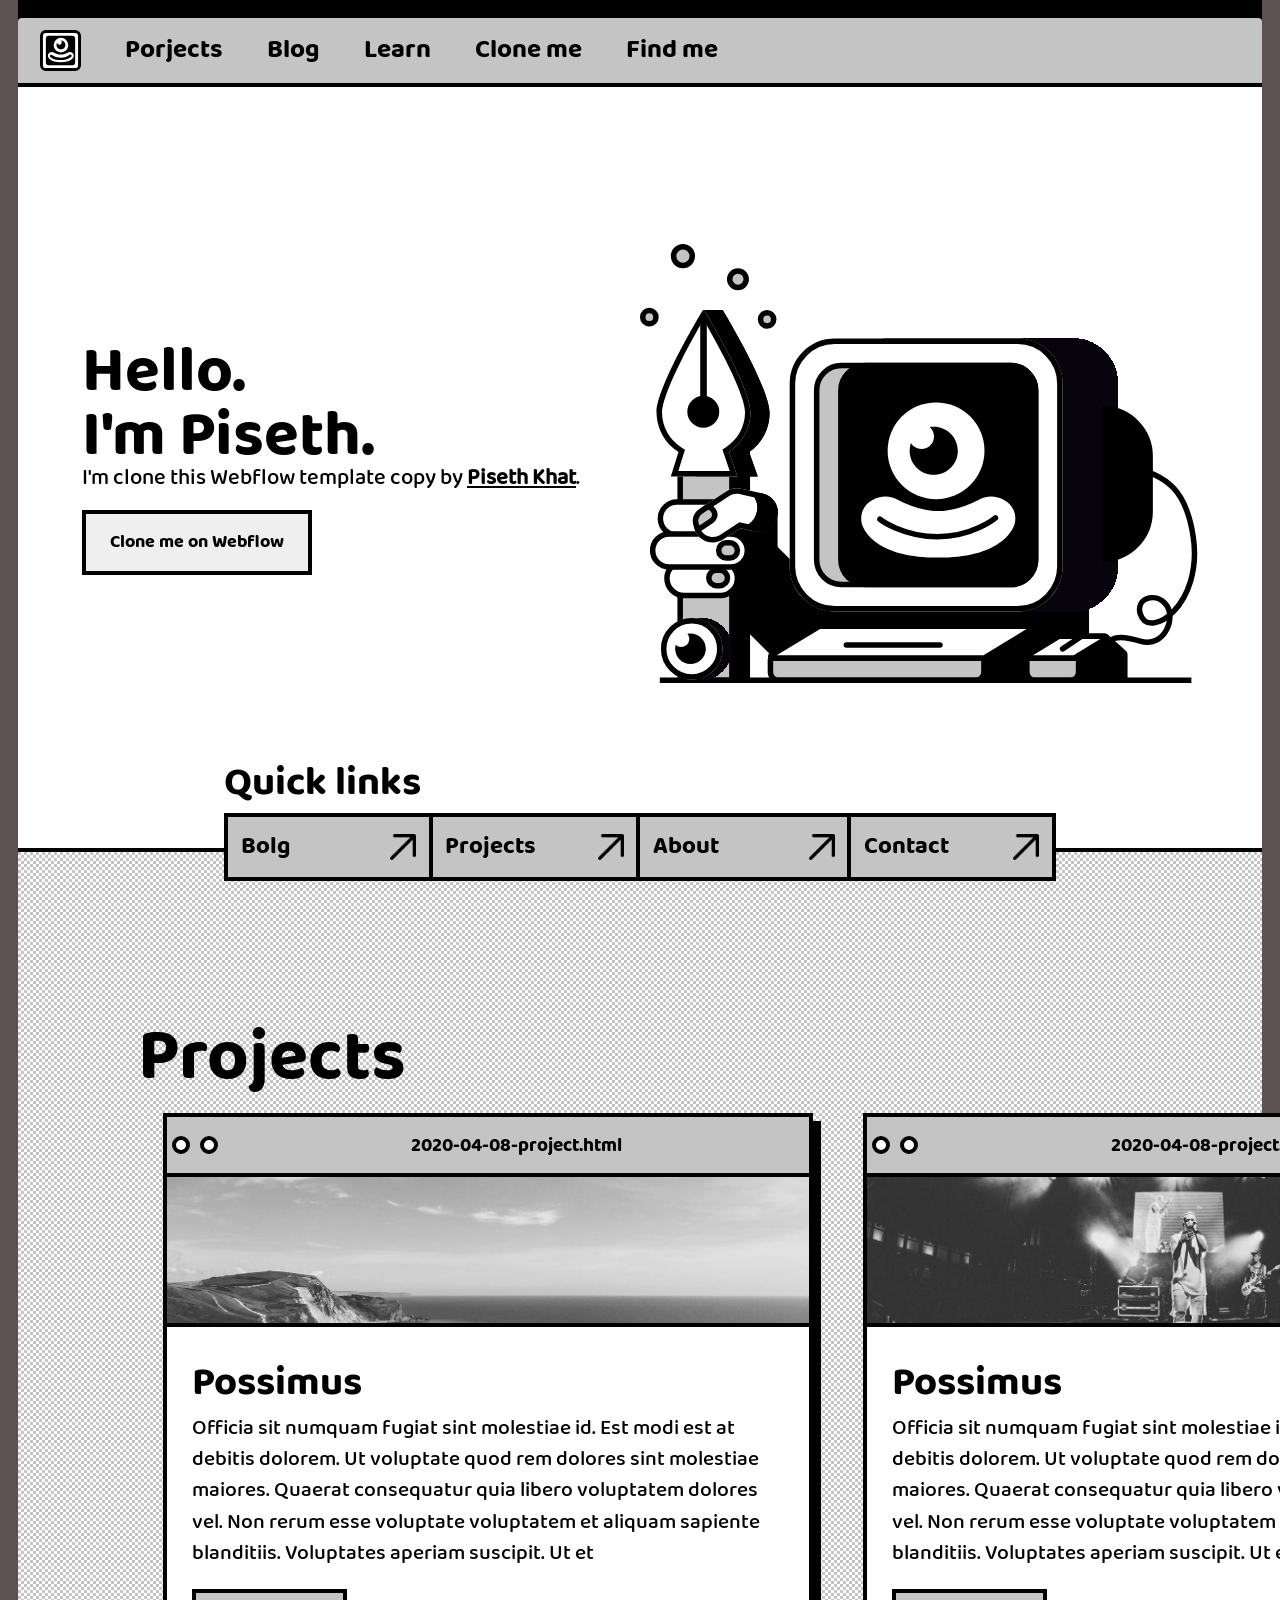
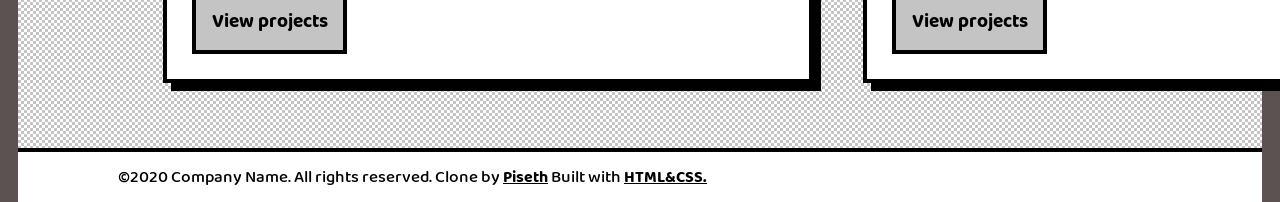
==== commit c75dd382: "responsive.1 update" ====
--- a/index.html
+++ b/index.html
@@ -47,7 +47,7 @@
     </header>
     <!-- header end -->
     <!-- quick links start -->
-     <div class="quicklinks">
+    <div class="quicklinks">
         <h1>Quick links</h1>
         <div class="qlinks">
             <a href="" class="alinks a1">Bolg <img src="src/imgs/top-right.png" alt=""></a>
@@ -55,95 +55,95 @@
             <a href="" class="alinks a3">About <img src="src/imgs/top-right.png" alt=""></a>
             <a href="" class="alinks a4">Contact <img src="src/imgs/top-right.png" alt=""></a>
         </div>
-     </div>
+    </div>
     <!-- quick links end -->
 
     <!-- projucts start -->
-     <section class="projects">
-        <h1>Projects</h1>
-        <div class="pro-cards">
-            
-            <div class="pro-card">
-                <div class="pro-date">
-                    <div class="p1"></div>
-                    <div class="p2"></div>
-                    <h4>2020-04-08-project.html</h4>
+        <section class="projects">
+            <h1>Projects</h1>
+            <div class="pro-cards">
+                
+                <div class="pro-card">
+                    <div class="pro-date">
+                        <div class="p1"></div>
+                        <div class="p2"></div>
+                        <h4>2020-04-08-project.html</h4>
+                    </div>
+                    <img src="src/imgs/img5.jpg" alt="">
+                    <div class="pro-dec">
+                        <h2>Possimus</h2>
+                        <p>Officia sit numquam fugiat sint molestiae id. Est modi est at debitis dolorem. Ut voluptate quod rem dolores sint molestiae maiores. Quaerat consequatur quia libero voluptatem dolores vel. Non rerum esse voluptate voluptatem et aliquam sapiente blanditiis. Voluptates aperiam suscipit. Ut et</p>
+                        <button>View projects</button>
+                    </div>
                 </div>
-                <img src="src/imgs/img5.jpg" alt="">
-                <div class="pro-dec">
-                    <h2>Possimus</h2>
-                    <p>Officia sit numquam fugiat sint molestiae id. Est modi est at debitis dolorem. Ut voluptate quod rem dolores sint molestiae maiores. Quaerat consequatur quia libero voluptatem dolores vel. Non rerum esse voluptate voluptatem et aliquam sapiente blanditiis. Voluptates aperiam suscipit. Ut et</p>
-                    <button>View projects</button>
+                <div class="pro-card">
+                    <div class="pro-date">
+                        <div class="p1"></div>
+                        <div class="p2"></div>
+                        <h4>2020-04-08-project.html</h4>
+                    </div>
+                    <img src="src/imgs/img3.jpg" alt="">
+                    <div class="pro-dec">
+                        <h2>Possimus</h2>
+                        <p>Officia sit numquam fugiat sint molestiae id. Est modi est at debitis dolorem. Ut voluptate quod rem dolores sint molestiae maiores. Quaerat consequatur quia libero voluptatem dolores vel. Non rerum esse voluptate voluptatem et aliquam sapiente blanditiis. Voluptates aperiam suscipit. Ut et</p>
+                        <button>View projects</button>
+                    </div>
                 </div>
+                <div class="pro-card">
+                    <div class="pro-date">
+                        <div class="p1"></div>
+                        <div class="p2"></div>
+                        <h4>2020-04-08-project.html</h4>
+                    </div>
+                    <img src="src/imgs/img4.jpg" alt="">
+                    <div class="pro-dec">
+                        <h2>Possimus</h2>
+                        <p>Officia sit numquam fugiat sint molestiae id. Est modi est at debitis dolorem. Ut voluptate quod rem dolores sint molestiae maiores. Quaerat consequatur quia libero voluptatem dolores vel. Non rerum esse voluptate voluptatem et aliquam sapiente blanditiis. Voluptates aperiam suscipit. Ut et</p>
+                        <button>View projects</button>
+                    </div>
+                </div>
+                <div class="pro-card">
+                    <div class="pro-date">
+                        <div class="p1"></div>
+                        <div class="p2"></div>
+                        <h4>2020-04-08-project.html</h4>
+                    </div>
+                    <img src="src/imgs/img7.jpg" alt="">
+                    <div class="pro-dec">
+                        <h2>Possimus</h2>
+                        <p>Officia sit numquam fugiat sint molestiae id. Est modi est at debitis dolorem. Ut voluptate quod rem dolores sint molestiae maiores. Quaerat consequatur quia libero voluptatem dolores vel. Non rerum esse voluptate voluptatem et aliquam sapiente blanditiis. Voluptates aperiam suscipit. Ut et</p>
+                        <button>View projects</button>
+                    </div>
+                </div> 
+
             </div>
-            <!-- <div class="pro-card">
-                <div class="pro-date">
-                    <div class="p1"></div>
-                    <div class="p2"></div>
-                    <h4>2020-04-08-project.html</h4>
-                </div>
-                <img src="src/imgs/img3.jpg" alt="">
-                <div class="pro-dec">
-                    <h2>Possimus</h2>
-                    <p>Officia sit numquam fugiat sint molestiae id. Est modi est at debitis dolorem. Ut voluptate quod rem dolores sint molestiae maiores. Quaerat consequatur quia libero voluptatem dolores vel. Non rerum esse voluptate voluptatem et aliquam sapiente blanditiis. Voluptates aperiam suscipit. Ut et</p>
-                    <button>View projects</button>
-                </div>
-            </div>
-            <div class="pro-card">
-                <div class="pro-date">
-                    <div class="p1"></div>
-                    <div class="p2"></div>
-                    <h4>2020-04-08-project.html</h4>
-                </div>
-                <img src="src/imgs/img4.jpg" alt="">
-                <div class="pro-dec">
-                    <h2>Possimus</h2>
-                    <p>Officia sit numquam fugiat sint molestiae id. Est modi est at debitis dolorem. Ut voluptate quod rem dolores sint molestiae maiores. Quaerat consequatur quia libero voluptatem dolores vel. Non rerum esse voluptate voluptatem et aliquam sapiente blanditiis. Voluptates aperiam suscipit. Ut et</p>
-                    <button>View projects</button>
-                </div>
-            </div>
-            <div class="pro-card">
-                <div class="pro-date">
-                    <div class="p1"></div>
-                    <div class="p2"></div>
-                    <h4>2020-04-08-project.html</h4>
-                </div>
-                <img src="src/imgs/img7.jpg" alt="">
-                <div class="pro-dec">
-                    <h2>Possimus</h2>
-                    <p>Officia sit numquam fugiat sint molestiae id. Est modi est at debitis dolorem. Ut voluptate quod rem dolores sint molestiae maiores. Quaerat consequatur quia libero voluptatem dolores vel. Non rerum esse voluptate voluptatem et aliquam sapiente blanditiis. Voluptates aperiam suscipit. Ut et</p>
-                    <button>View projects</button>
-                </div>
-            </div> -->
-
-        </div>
-     </section>
+        </section>
     <!-- projects end -->
         
     <!-- blog start  -->
-    <section class="blogs">
-        <h1>From the blog</h1>
-        <p><a href="#">View all blog</a>.<a href="">posts</a></p>
-        <div class="blo-cards">
-            <div class="blo-card">
-                <div class="blo-date">
-                    <div class="b1"></div>
-                    <div class="b2"></div>
-                    <h4>2020-04-08-project.html</h4>
-                </div>
-                <img src="src/imgs/img2.jpg" alt="">
-                <div class="blo-dec">
-                    <h2>Possimus</h2>
-                    <p>Officia sit numquam fugiat sint molestiae id. Est modi est at debitis dolorem. Ut voluptate quod rem dolores sint molestiae maiores. Quaerat consequatur quia libero voluptatem dolores vel. Non rerum esse voluptate voluptatem et aliquam sapiente blanditiis. Voluptates aperiam suscipit. Ut et</p>
-                    <div class="blo-btn">
-                        <button>View projects</button>
-                        <a href="#">Design</a>
+        <!-- <section class="blogs">
+            <h1>From the blog</h1>
+            <p><a href="#">View all blog</a>.<a href="">posts</a></p>
+            <div class="blo-cards">
+                <div class="blo-card">
+                    <div class="blo-date">
+                        <div class="b1"></div>
+                        <div class="b2"></div>
+                        <h4>2020-04-08-project.html</h4>
+                    </div>
+                    <img src="src/imgs/img2.jpg" alt="">
+                    <div class="blo-dec">
+                        <h2>Possimus</h2>
+                        <p>Officia sit numquam fugiat sint molestiae id. Est modi est at debitis dolorem. Ut voluptate quod rem dolores sint molestiae maiores. Quaerat consequatur quia libero voluptatem dolores vel. Non rerum esse voluptate voluptatem et aliquam sapiente blanditiis. Voluptates aperiam suscipit. Ut et</p>
+                        <div class="blo-btn">
+                            <button>View projects</button>
+                            <a href="#">Design</a>
+                        </div>
                     </div>
                 </div>
+
             </div>
-
-        </div>
-    </section>
+        </section> -->
     <!-- blog eng -->
 
     <!-- footer start -->
--- a/style.css
+++ b/style.css
@@ -5,7 +5,7 @@
     cursor: url("src/imgs/curser-pontiner.png"), auto;
 }
 body{
-    background-color: black;
+    background-color: rgb(92, 82, 82);
     padding: 0 18px;   
 }
 /* navbar start */
@@ -35,7 +35,6 @@
 .nav-link li{
     list-style: none;
 }
-
 .nav-link li a, .icon-menu, .icon-logo img{
     display: flex;
     height: 65px;
@@ -58,75 +57,62 @@
     background-color: #FFFFFF;
     border-bottom: 4px solid black;
     display: flex;
-    flex-wrap: wrap-reverse;
-    align-items: center;
-    justify-content: space-around;
-    padding: 20px 12vmax;
+    flex-wrap: wrap;
+    align-items: center;
+    justify-content: space-around;
+    padding: 10vh 5vw;
 }
 .header-box{
-    width: auto;
-    display: flex;
-    flex-direction: column;
-    align-items: start;
-    justify-content: space-between;
-}
-.header-box p{
-    width: max(31.25vmax);
+    width: clamp(350px, 50%, 600px);
 }
 .header-img{
-    width: auto;
-    display: flex;
-    align-items: center;
-    justify-content: center;
+    width: clamp(350px, 50%, 600px);  
 }
 .header-img img{
     width:  100%;
 }
  .btn-header{
-    width: 230px;
-    height: 65px;
-    border: 4px solid black;
-    margin-top: 30px;
+    width: clamp(180px, 30vw, 230px);
+    height: clamp(25px, 8vh, 65px);
+    border: 4px solid black;
+    margin: 20px 0;
  }
-
 /* header end  */
 
 /* quick links start  */
 .quicklinks{
-    display: flex;
-    flex-direction: column;
-    align-items: center;
-
-    top: 83.8vh;
-    left: 50%;
-    right: 50%;
     position: absolute;
-    z-index: 0;
+    width: clamp(500px, 65vw, 1400px);
+    top:83.5vh;
+    left: 0;
+    right: 0;
+    margin-left: auto;
+    margin-right: auto;
+}
+.quicklinks h1, qlinks{
+    width: auto;   
 }
 .qlinks{
-    width: auto;
-    display: flex;
-    align-items: center;
+    display: flex;
+    flex-direction: row;
+    align-items: center;
+    justify-content: center;
+}
+/* .quicklinks h1 {
+} */
+.alinks{
+    background-color: #C4C4C4;
+    width:clamp(180px, 20vw, 650px);
+    height: clamp(20px, 7.6vh, 75px );
+    display: flex;
+    align-items: center;
+    justify-content: space-between;
+    padding: 0  1vw;
     border-top: 4px solid black;
     border-bottom: 4px solid black;
 }
-.quicklinks h1 {
-    width: 1280px;
-    display: flex;
-    align-items: start;
-    justify-content: start;
-}
-.alinks{
-    background-color: #C4C4C4;
-    width:320px;
-    height: 60px;
-    display: flex;
-    align-items: center;
-    justify-content: space-between;
-    padding: 0 20px;
-}
 .alinks img{
-    width: 26px;
+    width: cLamp(14px, 20vw, 26px);
 }
 .a1, .a4{
     border-left: 4px solid black;
@@ -150,9 +136,13 @@
     padding: 150px 120px;
     border-bottom: 4px solid black;
 }
-/* .pro-cards{
- 
-} */
+.pro-cards{
+    width: 2800px;
+    height: auto;
+    display: flex;
+    align-items: center;
+    justify-content: space-around;
+}
 .pro-card{
     width: 650px;
     height: auto;
--- a/src/fonts/fonts.css
+++ b/src/fonts/fonts.css
@@ -25,13 +25,13 @@
 /* header  */
 .header-box h1{
     font-family: BalooThambi2-Bold;
-    font-size: 5vmax;
-    line-height: 5.5vmax;
+    font-size: clamp(3.5rem, 5vw, 8rem);
+    line-height: clamp(3.5rem, 5vw, 8rem);
 }
 .header-box p, .header-box p a{
     font-family: BalooThambi2-Medium;
-    font-size: 2rem;
-    line-height: 2.5rem;
+    font-size: clamp(1.2rem, 1.7vw, 2.5rem);
+    line-height: clamp(1.2rem, 1.7vw, 2.5rem);
 }
 .header-box p a{
     font-weight: 600;
@@ -39,18 +39,18 @@
 }
 .btn-header{
     font-family: BalooThambi2-Bold;
-    font-size: 1.1rem;
+    font-size: clamp(0.9rem, 2vw, 1.1rem);
 }
 
 /* quick */
 .quicklinks h1 {
     font-family: BalooThambi2-Bold;
-    font-size: 2.5rem;
+    font-size: clamp(1.8rem, 5vw, 2.5rem);
 }
 .alinks{
     font-family: BalooThambi2-Bold;
     text-decoration: none;
-    font-size: 1.5rem;
+    font-size: clamp(1rem, 5vw, 1.5rem);
 }
 /* projects  and blog*/
 .projects h1, .blogs h1{
--- a/responsive.css
+++ b/responsive.css
@@ -28,6 +28,37 @@
         display: block;
     }
     /* navbar end  */
+    .header{
+        padding-top:5vh ;
+        padding-bottom:25vh ;
+    }
+    /* .quicklinks h1, qlinks{
+        width: 400px;   
+    } */
+    .quicklinks{
+        top: 75vh;
+        width: auto;
+        display: flex;
+        flex-direction: column;
+        align-items: center;
+    }
+    .qlinks{
+        flex-direction: column;
+    }
+    .alinks{
+        width:clamp(180px, 50vw, 650px);
+        height: clamp(20px, 6.5vh, 75px );
+        border-left: 4px solid black;
+    }
+    .a3{
+        border-top: none ;
+        border-right: 4px solid black ;
+    }
+    .a1, .a3{
+        border-bottom: none;
+    }
+    
+}
 
-    /* header start  */
+@media screen and (max-width: 576px) {
 }
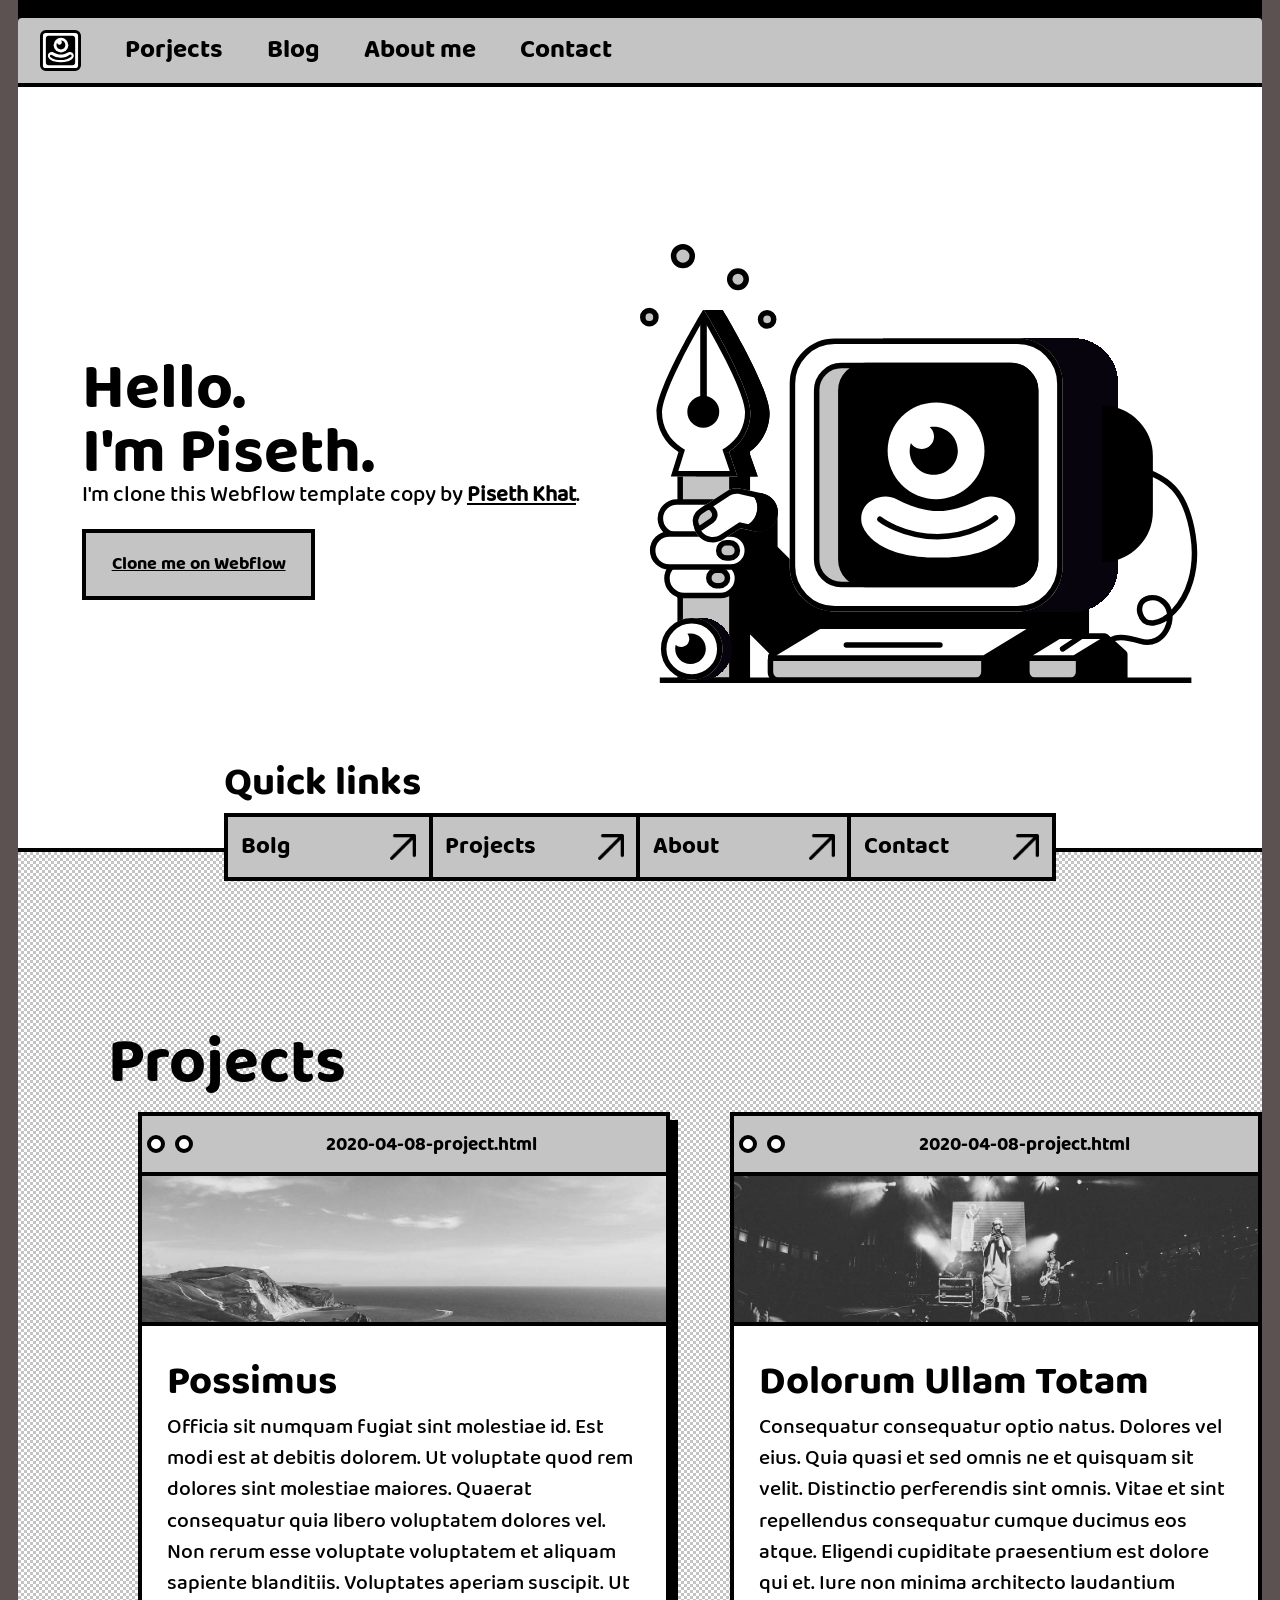
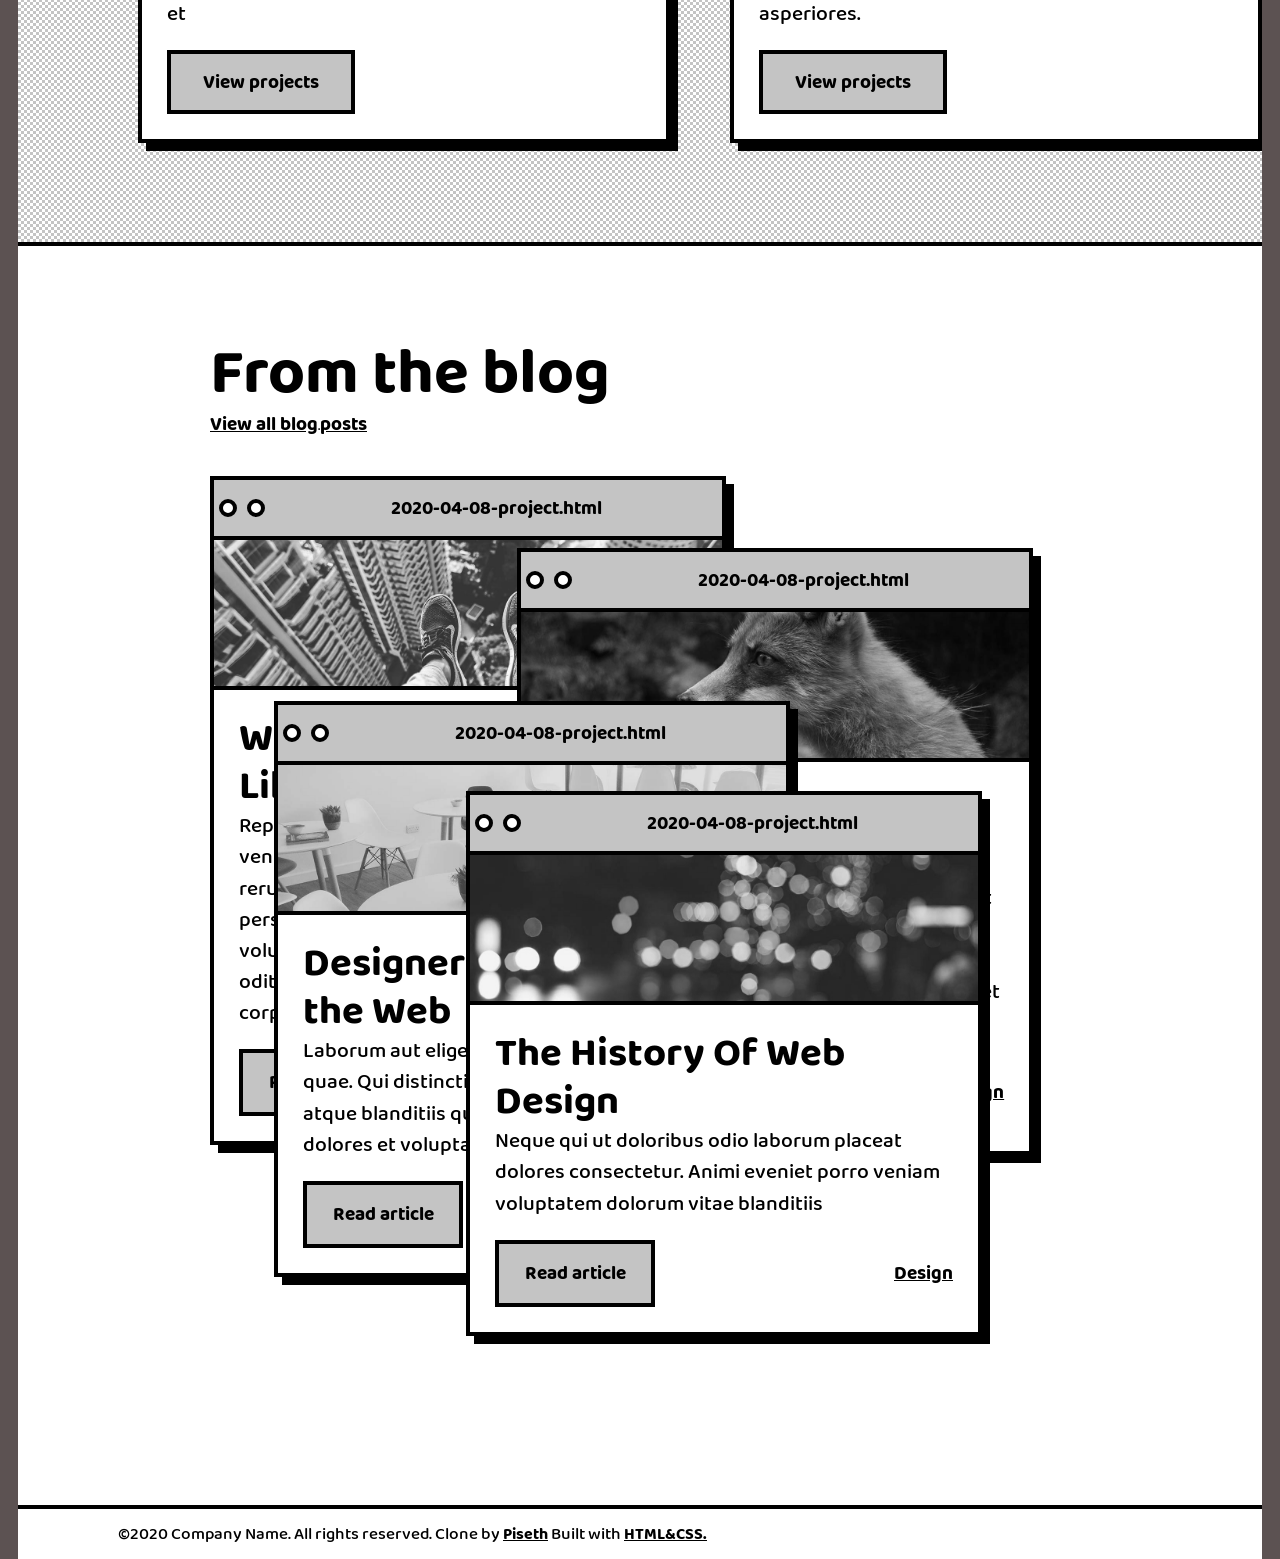
==== commit e16d1ffe: "responsive.3 and new pages update" ====
--- a/index.html
+++ b/index.html
@@ -13,19 +13,18 @@
     <!-- navbar start -->
      <nav class="nav">
         <div class="nav-inner">
-            <a href="#" class="icon-logo">
+            <a href="index.html" class="icon-logo">
                 <img src="src/imgs/logo.svg" alt="">
             </a>
             <ul class="nav-link" id="nav-link">
-                <li><a href="#">Porjects</a></li>
-                <li><a href="#">Blog</a></li>
-                <li><a href="#">Learn</a></li>
-                <li><a href="#">Clone me</a></li>
-                <li><a href="#">Find me</a></li>
+                <li><a href="projects.html">Porjects</a></li>
+                <li><a href="blog1.html">Blog</a></li>
+                <li><a href="about.html">About me</a></li>
+                <li><a href="contact.html">Contact</a></li>
             </ul>
-            <button class="icon-menu">
+            <a class="icon-menu">
                 <img src="src/imgs/menu-burger.png" alt="">
-            </button>
+            </a>
         </div>
     </nav>
     <!-- navbar end -->
@@ -37,9 +36,9 @@
             </h1>
             <p>
                 I'm clone this Webflow template copy by
-                <a href="#">Piseth Khat</a>.
+                <a href="https://www.facebook.com/">Piseth Khat</a>.
             </p>
-            <button class="btn-header">Clone me on Webflow</button>
+            <a href="https://www.facebook.com/" class="btn-header">Clone me on Webflow</a>
         </div>
         <div class="header-img">
             <img src="src/imgs/computer.svg" alt="">
@@ -50,9 +49,9 @@
     <div class="quicklinks">
         <h1>Quick links</h1>
         <div class="qlinks">
-            <a href="" class="alinks a1">Bolg <img src="src/imgs/top-right.png" alt=""></a>
-            <a href="" class="alinks a2" >Projects <img src="src/imgs/top-right.png" alt=""></a>
-            <a href="" class="alinks a3">About <img src="src/imgs/top-right.png" alt=""></a>
+            <a href="blog1.html" class="alinks a1">Bolg<img src="src/imgs/top-right.png" alt=""></a>
+            <a href="projects.html" class="alinks a2" >Projects <img src="src/imgs/top-right.png" alt=""></a>
+            <a href="about.html" class="alinks a3">About <img src="src/imgs/top-right.png" alt=""></a>
             <a href="" class="alinks a4">Contact <img src="src/imgs/top-right.png" alt=""></a>
         </div>
     </div>
@@ -73,22 +72,38 @@
                     <div class="pro-dec">
                         <h2>Possimus</h2>
                         <p>Officia sit numquam fugiat sint molestiae id. Est modi est at debitis dolorem. Ut voluptate quod rem dolores sint molestiae maiores. Quaerat consequatur quia libero voluptatem dolores vel. Non rerum esse voluptate voluptatem et aliquam sapiente blanditiis. Voluptates aperiam suscipit. Ut et</p>
-                        <button>View projects</button>
-                    </div>
-                </div>
+                        <a href="project1.html">View projects</a>
+                    </div>
+                </div>
+
+                 <div class="pro-card">
+                    <div class="pro-date">
+                        <div class="p1"></div>
+                        <div class="p2"></div>
+                        <h4>2020-04-08-project.html</h4>
+                    </div>
+                    <img src="src/imgs/img3.jpg" alt="">
+                    <div class="pro-dec">
+                        <h2>Dolorum Ullam Totam</h2>
+                        <p>Consequatur consequatur  optio natus. Dolores vel eius. Quia quasi et sed omnis ne et quisquam sit velit. Distinctio perferendis sint omnis. Vitae et sint repellendus consequatur cumque ducimus eos atque. Eligendi cupiditate praesentium est dolore qui et. Iure non minima architecto laudantium asperiores.</p>
+                        <a href="project1.html">View projects</a>
+                    </div>
+                </div>
+                                
                 <div class="pro-card">
                     <div class="pro-date">
                         <div class="p1"></div>
                         <div class="p2"></div>
                         <h4>2020-04-08-project.html</h4>
                     </div>
-                    <img src="src/imgs/img3.jpg" alt="">
-                    <div class="pro-dec">
-                        <h2>Possimus</h2>
-                        <p>Officia sit numquam fugiat sint molestiae id. Est modi est at debitis dolorem. Ut voluptate quod rem dolores sint molestiae maiores. Quaerat consequatur quia libero voluptatem dolores vel. Non rerum esse voluptate voluptatem et aliquam sapiente blanditiis. Voluptates aperiam suscipit. Ut et</p>
-                        <button>View projects</button>
-                    </div>
-                </div>
+                    <img src="src/imgs/img5.jpg" alt="">
+                    <div class="pro-dec">
+                        <h2>Nostrum</h2>
+                        <p>Eum quisquam commodi eveniet nemo quod ratione maiores. Laboriosam sed qui laborum deleniti voluptas nemo tempora. Harum et quos. Fugit alias rem a tenetur eos iste. Culpa est sed nemo. In sunt mollitia assumenda fugiat labore optio natus. Dolores vel eius. Quia quasi et sed omnis ne</p>
+                        <a href="project1.html">View projects</a>
+                    </div>
+                </div>
+
                 <div class="pro-card">
                     <div class="pro-date">
                         <div class="p1"></div>
@@ -97,35 +112,40 @@
                     </div>
                     <img src="src/imgs/img4.jpg" alt="">
                     <div class="pro-dec">
-                        <h2>Possimus</h2>
-                        <p>Officia sit numquam fugiat sint molestiae id. Est modi est at debitis dolorem. Ut voluptate quod rem dolores sint molestiae maiores. Quaerat consequatur quia libero voluptatem dolores vel. Non rerum esse voluptate voluptatem et aliquam sapiente blanditiis. Voluptates aperiam suscipit. Ut et</p>
-                        <button>View projects</button>
-                    </div>
-                </div>
-                <div class="pro-card">
-                    <div class="pro-date">
-                        <div class="p1"></div>
-                        <div class="p2"></div>
-                        <h4>2020-04-08-project.html</h4>
-                    </div>
-                    <img src="src/imgs/img7.jpg" alt="">
-                    <div class="pro-dec">
-                        <h2>Possimus</h2>
-                        <p>Officia sit numquam fugiat sint molestiae id. Est modi est at debitis dolorem. Ut voluptate quod rem dolores sint molestiae maiores. Quaerat consequatur quia libero voluptatem dolores vel. Non rerum esse voluptate voluptatem et aliquam sapiente blanditiis. Voluptates aperiam suscipit. Ut et</p>
-                        <button>View projects</button>
-                    </div>
-                </div> 
+                        <h2>Ut</h2>
+                        <p>Rerum voluptates atque laudantium qui sint praesentium et. Doloribus minus aspernatur. Nobis molestiae eos veniam voluptates qui totam molestiae. A labore voluptatem illo soluta doloremque quaerat et est exercitationem. Voluptatum natus placeat rem quae cum rerum. Optio omnis officia. Q</p>
+                        <a href="project1.html">View projects</a>
+                    </div>
+                </div>
 
             </div>
         </section>
     <!-- projects end -->
         
     <!-- blog start  -->
-        <!-- <section class="blogs">
+        <section class="blogs">
             <h1>From the blog</h1>
-            <p><a href="#">View all blog</a>.<a href="">posts</a></p>
+            <p><a href="blog1.html">View all blog</a>.<a href="projects.html">posts</a></p>
             <div class="blo-cards">
-                <div class="blo-card">
+
+                <div class="blo-card bc1">
+                    <div class="blo-date">
+                        <div class="b1"></div>
+                        <div class="b2"></div>
+                        <h4>2020-04-08-project.html</h4>
+                    </div>
+                    <img src="src/imgs/img1.jpg" alt="">
+                    <div class="blo-dec">
+                        <h2>What Will Website Be Like In 100 Years?</h2>
+                        <p>Repudiandae error accusantium et asperiores veniam debitis. Ad in quis eligendi numquam rerum et repudiandae labore. Recusandae perspiciatis enim aut ipsum et aliquam nihil voluptatum. Voluptas placeat aliquam molestiae odit iste laboriosam non aut earum. Labore corporis r</p>
+                        <div class="blo-btn">
+                            <a href="project.html" class="btn-bc">Read article</a>
+                            <a href="blog3.html">Design</a>
+                        </div>
+                    </div>
+                </div>
+
+                <div class="blo-card bc2">
                     <div class="blo-date">
                         <div class="b1"></div>
                         <div class="b2"></div>
@@ -133,17 +153,51 @@
                     </div>
                     <img src="src/imgs/img2.jpg" alt="">
                     <div class="blo-dec">
-                        <h2>Possimus</h2>
-                        <p>Officia sit numquam fugiat sint molestiae id. Est modi est at debitis dolorem. Ut voluptate quod rem dolores sint molestiae maiores. Quaerat consequatur quia libero voluptatem dolores vel. Non rerum esse voluptate voluptatem et aliquam sapiente blanditiis. Voluptates aperiam suscipit. Ut et</p>
-                        <div class="blo-btn">
-                            <button>View projects</button>
-                            <a href="#">Design</a>
+                        <h2>15 Best Blogs To Follow About Web Design</h2>
+                        <p>Laborum neque alias enim quo adipisci ipsam est voluptas. Aut vel consequuntur. Autem quasi consequuntur et maiores omnis culpa odio placeat consequuntur. Accusamus consectetur et illum ratione et assumenda quibusdam atque.</p>
+                        <div class="blo-btn">
+                            <a href="project.html" class="btn-bc">Read article</a>
+                            <a href="blog3.html">Design</a>
+                        </div>
+                    </div>
+                </div>
+
+                <div class="blo-card bc3">
+                    <div class="blo-date">
+                        <div class="b1"></div>
+                        <div class="b2"></div>
+                        <h4>2020-04-08-project.html</h4>
+                    </div>
+                    <img src="src/imgs/img7.jpg" alt="">
+                    <div class="blo-dec">
+                        <h2>Designers Who Changed the Web</h2>
+                        <p>Laborum aut eligendi vel nemo rerum tempora et quae. Qui distinctio dicta tempore corporis et atque blanditiis quae. Delectus quia est. Id est qui dolores et voluptates perspiciatis vel nemo</p>
+                        <div class="blo-btn">
+                            <a href="project.html" class="btn-bc">Read article</a>
+                            <a href="blog3.html">Design</a>
+                        </div>
+                    </div>
+                </div>
+
+                <div class="blo-card bc4">
+                    <div class="blo-date">
+                        <div class="b1"></div>
+                        <div class="b2"></div>
+                        <h4>2020-04-08-project.html</h4>
+                    </div>
+                    <img src="src/imgs/img6.jpg" alt="">
+                    <div class="blo-dec">
+                        <h2>The History Of Web Design</h2>
+                        <p>Neque qui ut doloribus odio laborum placeat dolores consectetur. Animi eveniet porro veniam voluptatem dolorum vitae blanditiis</p>
+                        <div class="blo-btn">
+                            <a href="project.html" class="btn-bc">Read article</a>
+                            <a href="blog3.html">Design</a>
                         </div>
                     </div>
                 </div>
 
             </div>
-        </section> -->
+        </section>
     <!-- blog eng -->
 
     <!-- footer start -->
--- a/style.css
+++ b/style.css
@@ -15,7 +15,7 @@
     position: sticky;
     padding: 18px 0 4px 0;
     background-color: black;
-    z-index: 1;
+    z-index: 10;
 }
 .nav-inner{
     width: inherit;
@@ -43,7 +43,7 @@
 }
 .nav-link li a,.icon-logo img, .icon-menu,  .icon-menu img, 
 .header-box p a, .btn-header, .alinks,
-.pro-dec button, .blo-btn button, .blo-btn a, .blogs a{
+.pro-dec a, .blo-btn a, .blo-btn a, .blogs a, .blnext a{
     cursor: url("src/imgs/curser.png"), pointer;
 }
 .icon-menu{
@@ -62,9 +62,16 @@
     justify-content: space-around;
     padding: 10vh 5vw;
 }
+.pheader{
+    height: auto;
+    display: block;
+}
 .header-box{
     width: clamp(350px, 50%, 600px);
 }
+.header-box p{
+    margin-bottom: 5vh;
+}
 .header-img{
     width: clamp(350px, 50%, 600px);  
 }
@@ -72,10 +79,9 @@
     width:  100%;
 }
  .btn-header{
-    width: clamp(180px, 30vw, 230px);
-    height: clamp(25px, 8vh, 65px);
-    border: 4px solid black;
-    margin: 20px 0;
+    background-color: #C4C4C4;
+    padding: 2vh 2vw;
+    border: 4px solid black;
  }
 /* header end  */
 
@@ -125,32 +131,47 @@
 
 /* projects start  */
 .projects{
-    width: auto;
+    width: 100%;
+    height: 100%;
     background-image: url(src/imgs/bg.svg);
     background-size: 6px;
-    height: 100vh;
-    display: flex;
-    flex-direction: column;
-    align-items: start;
-    justify-content: space-around;
-    padding: 150px 120px;
-    border-bottom: 4px solid black;
+    display: flex;
+    flex-direction: column;
+    padding: 10vh 0;
+    border-bottom: 4px solid black;
+}
+.projects h1{
+    padding: 8vh 7vw 0;
 }
 .pro-cards{
-    width: 2800px;
-    height: auto;
-    display: flex;
-    align-items: center;
-    justify-content: space-around;
+    width: 100%;
+    height: auto;
+    padding: 0 7vw 1vh;
+    display: flex;
+    overflow-x:scroll;
+}
+.pcs{
+    width: 90%;
+    height: auto;
+    margin: auto;
+    flex-direction: column;
+}
+
+.pro-cards::-webkit-scrollbar{
+    width: 0;
 }
 .pro-card{
-    width: 650px;
-    height: auto;
-    background-color: #FFFFFF;
-    border: 4px solid black;
-    box-shadow: 8px 8px;
-    display: flex;
-    flex-direction: column;
+    min-width:clamp(350px, 50%, 650px);
+    height: auto;
+    margin: 0 30px;
+    background-color: #FFFFFF;
+    border: 4px solid black;
+    box-shadow: 8px 8px ;
+    display: flex;
+    flex-direction: column;
+}
+.pc{
+    margin: 50px 0;
 }
 .pro-date{
     display: flex;
@@ -187,32 +208,57 @@
     justify-content: space-around;
     margin: 25px;
 }
-.pro-dec button{
-    width: 155px;
-    height: 65px;
+.pro-dec a{
+    padding: 1.5vh 2.5vw;
     margin-top: 20px;
     background-color: #C4C4C4;
     border: 4px solid black;
+    text-decoration: none;
 }
 /* projects end  */
 
 /* blog start  */
 .blogs{
-     background-color: #FFFFFF;
+    background-color: #FFFFFF;
     background-size: 6px;
-    height: 100vh;
-    display: flex;
-    flex-direction: column;
-    align-items: start;
-    padding: 150px 200px;
-    border-bottom: 4px solid black;
-    line-height: 1;
+    height: auto;
+    width: 100%;
+    display: flex;
+    flex-direction: column;
+    padding: 10vh 15vw 40vh;
+    border-bottom: 4px solid black;
+    line-height: 1.2;
 }
 .blogs p{
-    margin-bottom: 2rem;
+    margin-bottom: 2.5rem;
+}
+.blo-cards{
+    position: relative;
+}
+.bc1{
+    position: relative;
+    z-index: 0;
+}
+.bc2{
+    position: absolute;
+    z-index: 1;
+    top: 8vh;
+    left: 24vw;
+}
+.bc3{
+    position: absolute;
+    top: 25vh;
+    left: 5vw;
+    z-index: 2;
+}
+.bc4{
+    position: absolute;
+    top: 35vh;
+    left: 20vw;
+    z-index: 3;
 }
 .blo-card{
-    width: 800px;
+    width: clamp(250px, 60%, 800px);
     height: auto;
     background-color: #FFFFFF;
     border: 4px solid black;
@@ -254,15 +300,33 @@
     justify-content: space-around;
     margin: 25px;
 }
-.blo-dec button{
-    width: 155px;
-    height: 65px;
-    background-color: #C4C4C4;
-    border: 4px solid black;
+.bls{
+    width: 100vw;
+    flex-wrap: wrap;
+    align-items: center;
+    justify-content: center;
+    padding: 0;
+}.bl{
+    width: 35vw;
+    height: auto;
+    margin: 30px;
+}
+.blnext a{
+    background-color: #C4C4C4;
+    border: 4px solid black;
+    margin: 0 50px;
+    padding: 5px 15px;
+    text-decoration: none;
 }
 .blo-dec p {
     margin: 0;
 }
+.btn-bc{
+    text-decoration: none;
+    padding: 2vh 2vw;
+    background-color: #C4C4C4;
+    border: 4px solid black;
+}
 .blo-btn{
     width: 100%;
     display: flex;
@@ -272,12 +336,62 @@
     margin-top: 20px;
 }
 /* blog end  */
+.pcs1{
+    align-items: center;
+    justify-content: center;
+}
+.pc1{
+    width: 65vw;
+}
+.pc1 img{
+    height: 30vh;
+}
+.pd{
+    padding: 0 20vh 5vw;
+}
+.pd h1{
+    padding: 0;
+
+}
+.box{
+    background-color: #C4C4C4;
+    border: 4px solid black;
+    padding: 3vh 3vw;
+}
+.bls{
+    width: auto;
+    margin: 0 ;
+    padding: 10vh 8vw;
+    align-items: center;
+    
+}
+.bl1s{
+    display: flex;
+    align-items: start;
+    justify-content: center;
+    flex-direction: row;
+    /* flex-wrap: wrap; */
+}
+.pc2{
+    /* align-items: center; */
+}
+
+.nc {
+    display: flex;
+    flex-wrap: wrap;
+    /* gap: 30px; */
+}
+.pc2 input, .pc2 textarea{
+
+    border: 4px solid black;
+    background-color: #C4C4C4;
+}
 
 
 /* hover hav  */
     .nav-link li a:hover, .icon-logo img:hover, 
-    .btn-header:hover, .alinks:hover,.pro-dec button:hover,
-    .blo-btn button:hover{
+    .btn-header:hover, .alinks:hover,.pro-dec a:hover,
+    .blo-btn a:hover, .blnext a:hover{
         background-color: black;
         color: #FFFFFF;
     }
--- a/src/fonts/fonts.css
+++ b/src/fonts/fonts.css
@@ -55,29 +55,39 @@
 /* projects  and blog*/
 .projects h1, .blogs h1{
     font-family: BalooThambi2-Bold;
-    font-size: 4.5rem;
+    font-size: clamp(4rem, 5vw, 4.5rem);
+}
+.pd h1{
+    font-family: BalooThambi2-Bold;
+    font-size: clamp(4rem, 6vw, 5.5rem);
+    line-height: 1.3;
 }
 .blogs p a{
     font-family: BalooThambi2-Bold;
-    font-size: 1.2rem;
+    font-size: clamp(0.8rem, 4vh, 1.2rem);
+    /* font-size: 1.2rem; */
     
 }
 .pro-date h4, .blo-date h4{
     font-family: BalooThambi2-Bold;
     font-size: 1.2rem;
 }
-.pro-dec h2, .blo-dec h2{
+.pro-dec h2, .blo-dec h2, .pd h3{
     font-family: BalooThambi2-Bold;
     font-size: 2.5rem;
 }
-.pro-dec p, .blo-dec p{
+.pro-dec p, .blo-dec p, .blnext, .blnext a, .pd p{
     font-family: BalooThambi2-Medium;
     font-size: 1.3rem;
     line-height: 1.5; 
 }
-.pro-dec button, .blo-btn button, .blo-btn a{
+.pro-dec a, .blo-btn a, .blo-btn a,.pd a{
     font-family: BalooThambi2-Bold;
     font-size: 1.2rem;
+}
+.pd h4{
+     font-family: BalooThambi2-Bold;
+    font-size: 2.2rem;
 }
 
 
--- a/responsive.css
+++ b/responsive.css
@@ -32,6 +32,12 @@
         padding-top:5vh ;
         padding-bottom:25vh ;
     }
+    .pheader{
+        padding-bottom:10vh ;
+    }
+    .header-img img{
+        margin-top: 5vh;
+    }
     /* .quicklinks h1, qlinks{
         width: 400px;   
     } */
@@ -59,6 +65,3 @@
     }
     
 }
-
-@media screen and (max-width: 576px) {
-}
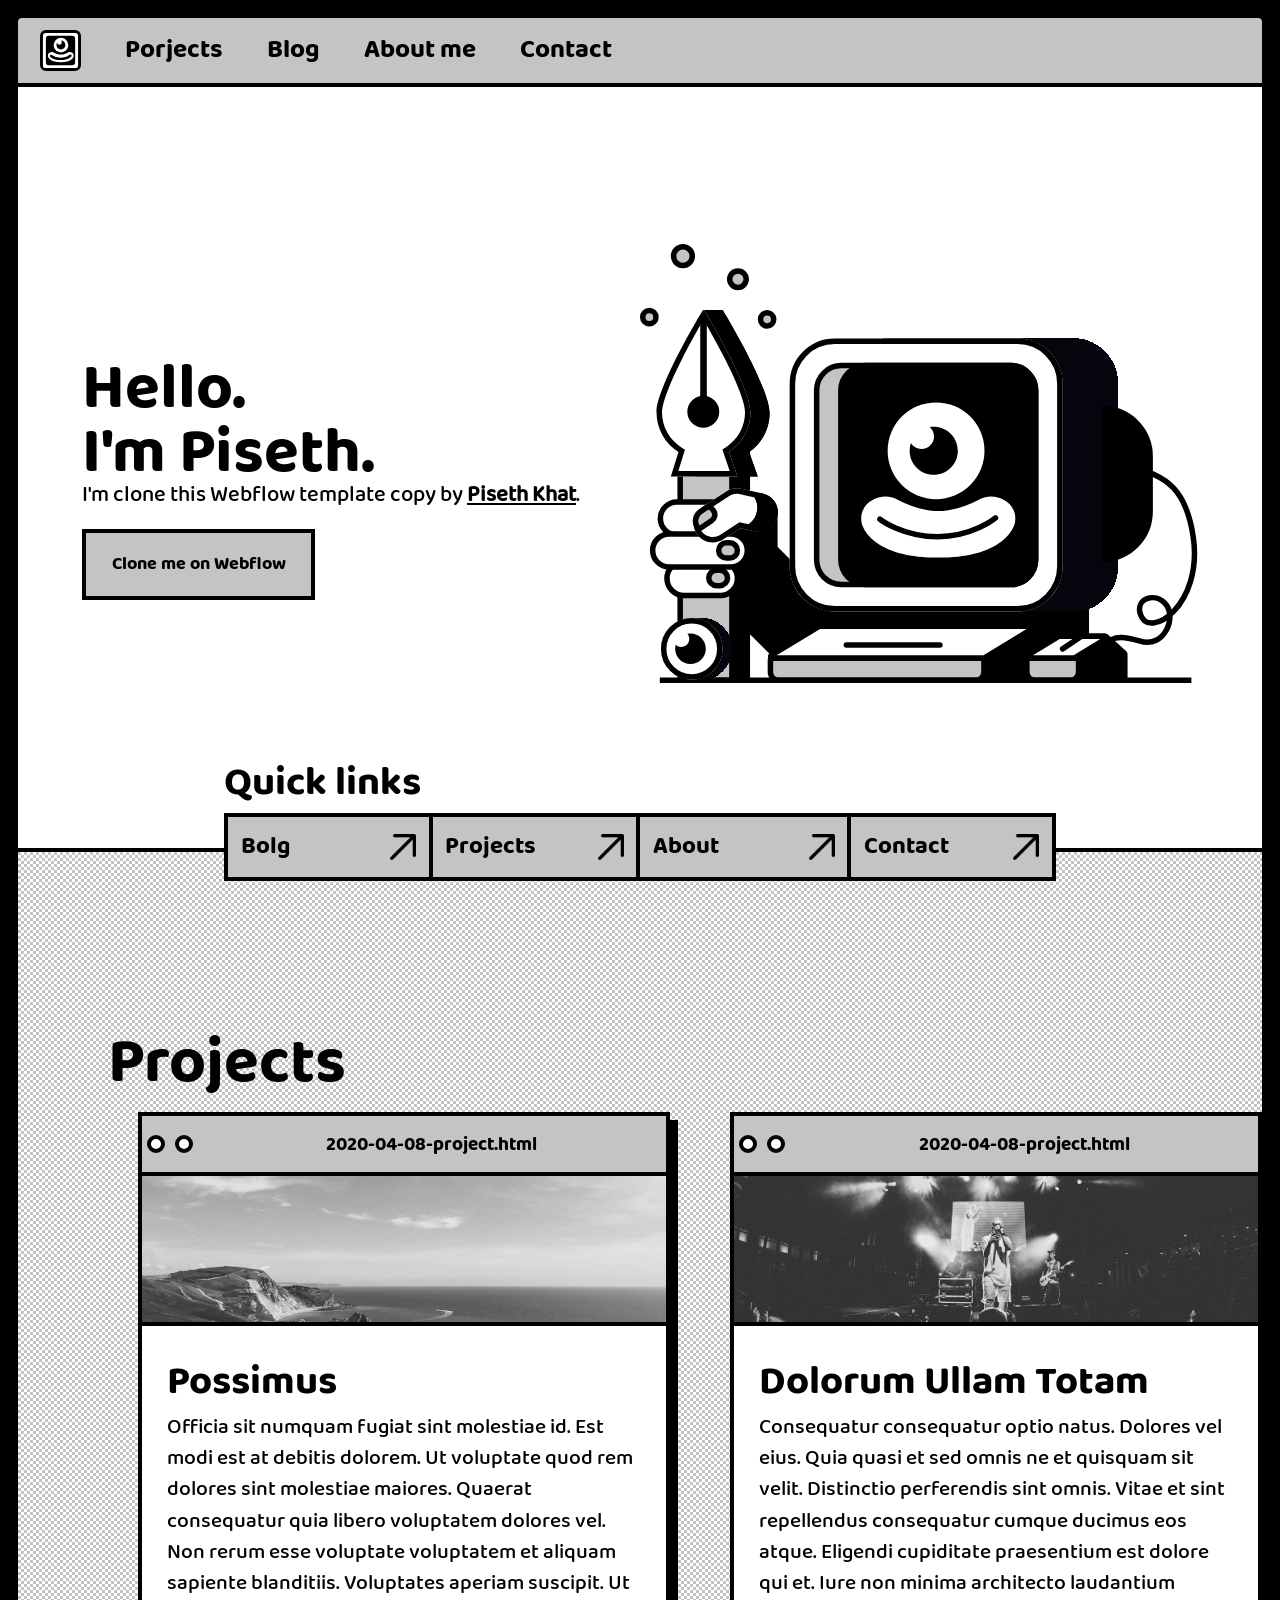
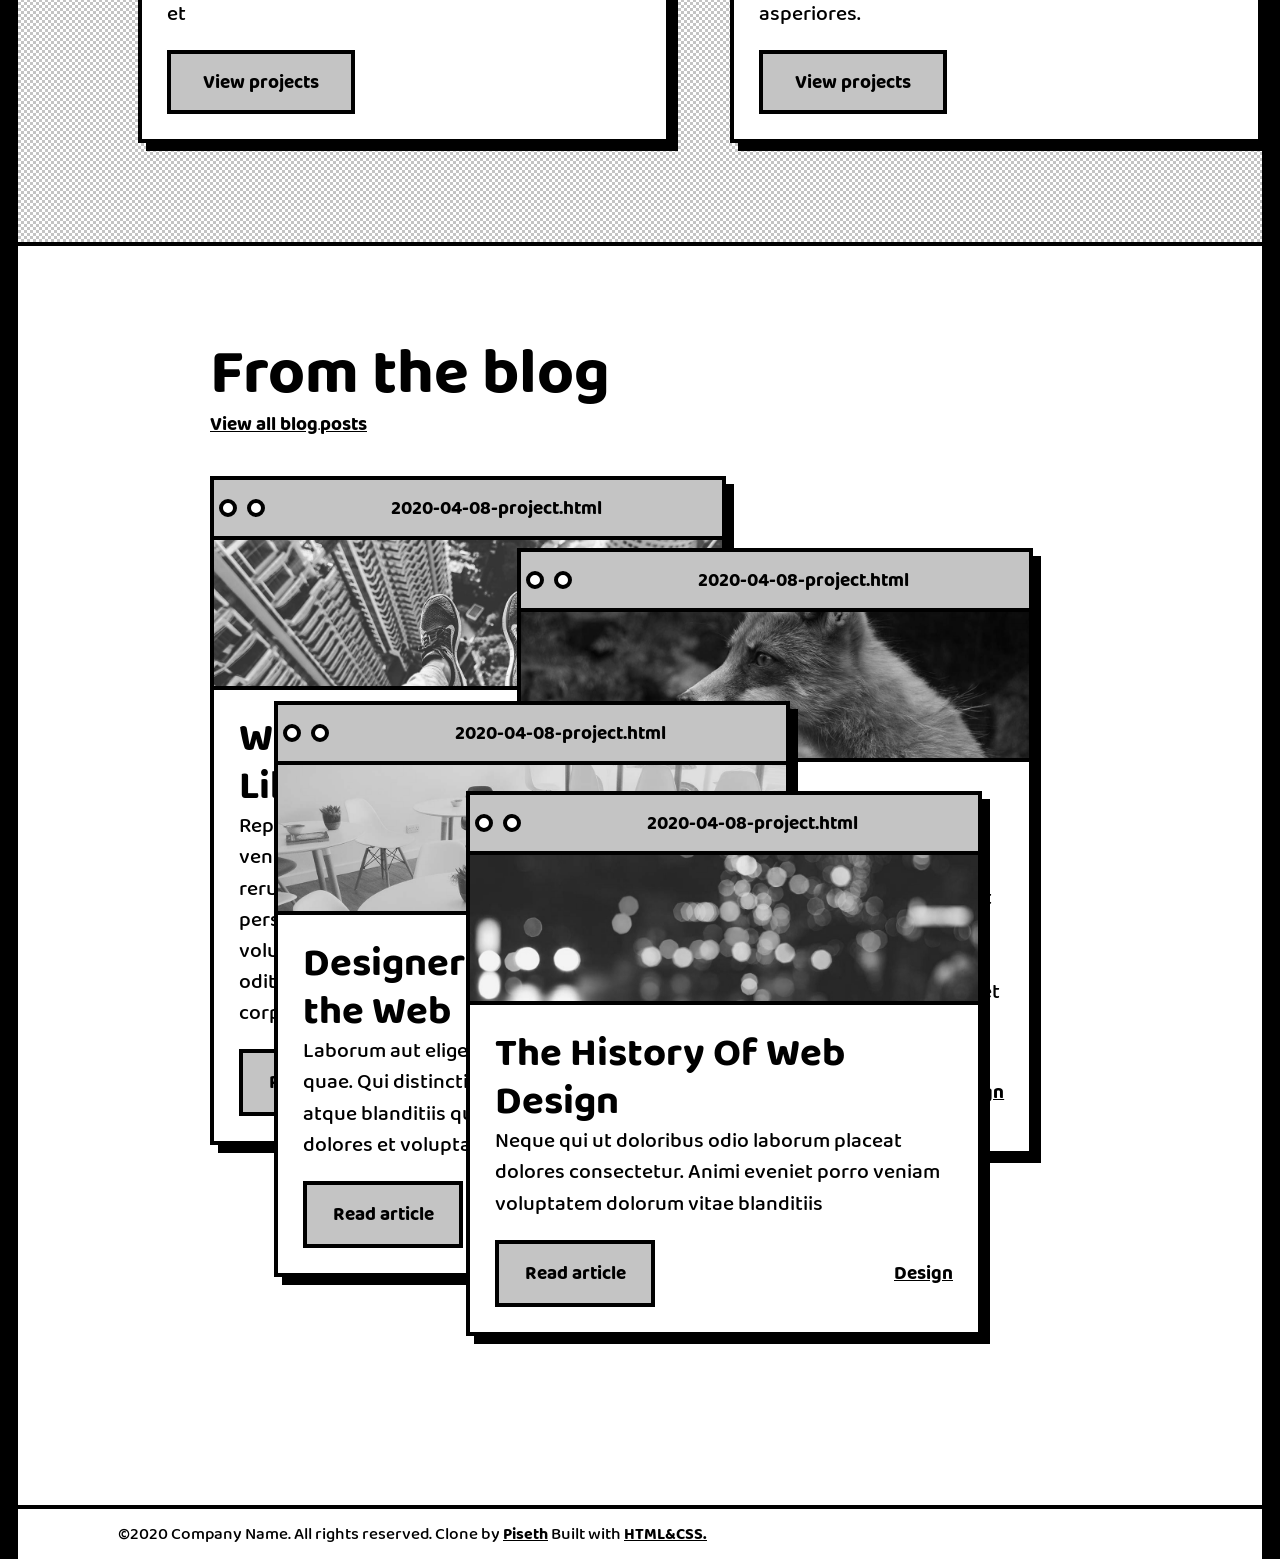
==== commit 8c72ec7f: "last  update" ====
--- a/index.html
+++ b/index.html
@@ -6,6 +6,7 @@
     <link rel="stylesheet" href="style.css">
     <link rel="stylesheet" href="src/fonts/fonts.css">
     <link rel="stylesheet" href="responsive.css">
+    <link rel="stylesheet" href="animation.css">
     <title>Clone Portfolio</title>
 </head>
 <body>
@@ -52,7 +53,7 @@
             <a href="blog1.html" class="alinks a1">Bolg<img src="src/imgs/top-right.png" alt=""></a>
             <a href="projects.html" class="alinks a2" >Projects <img src="src/imgs/top-right.png" alt=""></a>
             <a href="about.html" class="alinks a3">About <img src="src/imgs/top-right.png" alt=""></a>
-            <a href="" class="alinks a4">Contact <img src="src/imgs/top-right.png" alt=""></a>
+            <a href="contact.html" class="alinks a4">Contact <img src="src/imgs/top-right.png" alt=""></a>
         </div>
     </div>
     <!-- quick links end -->
--- a/style.css
+++ b/style.css
@@ -5,7 +5,7 @@
     cursor: url("src/imgs/curser-pontiner.png"), auto;
 }
 body{
-    background-color: rgb(92, 82, 82);
+    background-color: rgb(0, 0, 0);
     padding: 0 18px;   
 }
 /* navbar start */
@@ -78,11 +78,12 @@
 .header-img img{
     width:  100%;
 }
- .btn-header{
+.btn-header{
     background-color: #C4C4C4;
     padding: 2vh 2vw;
     border: 4px solid black;
- }
+    text-decoration: none;
+}
 /* header end  */
 
 /* quick links start  */
@@ -373,25 +374,59 @@
     /* flex-wrap: wrap; */
 }
 .pc2{
-    /* align-items: center; */
-}
-
-.nc {
-    display: flex;
-    flex-wrap: wrap;
-    /* gap: 30px; */
+    padding: 2vh clamp(5vw, 50%, 13vw);
+}
+.pc2 p{
+    margin-bottom: 4vh
+}
+.nc{
+   display: grid;
+   width: auto;
+   /* height: auto; */
+   grid-template-columns: repeat(2, 25vw);
+   gap: 0.5vh 1.5vw ;
+}
+
+.la3{
+    grid-row: 1;
+    grid-column: 2;
+}
+.la2:clicck{
+    background-color: #FFFFFF;
+}
+.la5{
+    grid-row: 3;
+    grid-column: 1/3;
+}
+.la6{
+    grid-row: 4;
+    grid-column: 1/3;
+}
+.la2, .la4{
+    height: 7vh;
+    padding: 0 1.5vw;
+}
+.la6{
+    padding: 0 1.5vw;
+}
+.nc a{
+    width: clamp(10vw, 60%, 13vw);
+    text-align: center;
+    margin: 4vh 0;
 }
 .pc2 input, .pc2 textarea{
-
-    border: 4px solid black;
-    background-color: #C4C4C4;
-}
-
+    padding-top:1vh;
+    border: 4px solid black;
+    background-color: #C4C4C4;
+}
+.nc input:focus, .nc textarea:focus{
+    background-color: #FFFFFF;
+}
 
 /* hover hav  */
     .nav-link li a:hover, .icon-logo img:hover, 
     .btn-header:hover, .alinks:hover,.pro-dec a:hover,
-    .blo-btn a:hover, .blnext a:hover{
+    .blo-btn a:hover, .blnext a:hover, .nc a:hover{
         background-color: black;
         color: #FFFFFF;
     }
--- a/src/fonts/fonts.css
+++ b/src/fonts/fonts.css
@@ -62,7 +62,7 @@
     font-size: clamp(4rem, 6vw, 5.5rem);
     line-height: 1.3;
 }
-.blogs p a{
+.blogs p a, .nc a{
     font-family: BalooThambi2-Bold;
     font-size: clamp(0.8rem, 4vh, 1.2rem);
     /* font-size: 1.2rem; */
@@ -89,8 +89,14 @@
      font-family: BalooThambi2-Bold;
     font-size: 2.2rem;
 }
-
-
+.nc label{
+    font-family: BalooThambi2-Bold;
+    font-size: 1.2rem;
+}
+.nc input, .nc textarea{
+    font-family: BalooThambi2-Medium;
+    font-size: 1.2rem;
+}
 /* footer */
 .footer p{
     font-family: BalooThambi2-Medium;
--- a/responsive.css
+++ b/responsive.css
@@ -63,5 +63,11 @@
     .a1, .a3{
         border-bottom: none;
     }
-    
+    .pc2{
+    width: auto;
+    padding: 1.5vh 5vw;
+    }
+    .nc a{
+    width: auto;
+    }   
 }
--- a/animation.css
+++ b/animation.css
@@ -0,0 +1,31 @@
+
+@keyframes navIn{
+    from{
+        transform: translateX(-10%) scale(0.8);
+        opacity: 0;
+    }
+    to{
+        transform: translateX(0) scale(1);
+        opacity: 1;
+    }
+}
+
+@keyframes boxIn{
+    from{
+        transform: translateY(50%);
+        opacity: 0;
+    }
+    to{
+        transform: translateY(0);
+        opacity: 1;
+    }
+}
+
+.pro-card, .blo-card{
+    animation: boxIn 0.8s ease-in-out ;
+    animation-timing-function: ease-in-out;
+}
+.nav-link a{
+    animation: navIn 0.5s ease-in-out ;
+    animation-timing-function: ease-in-out;
+}
